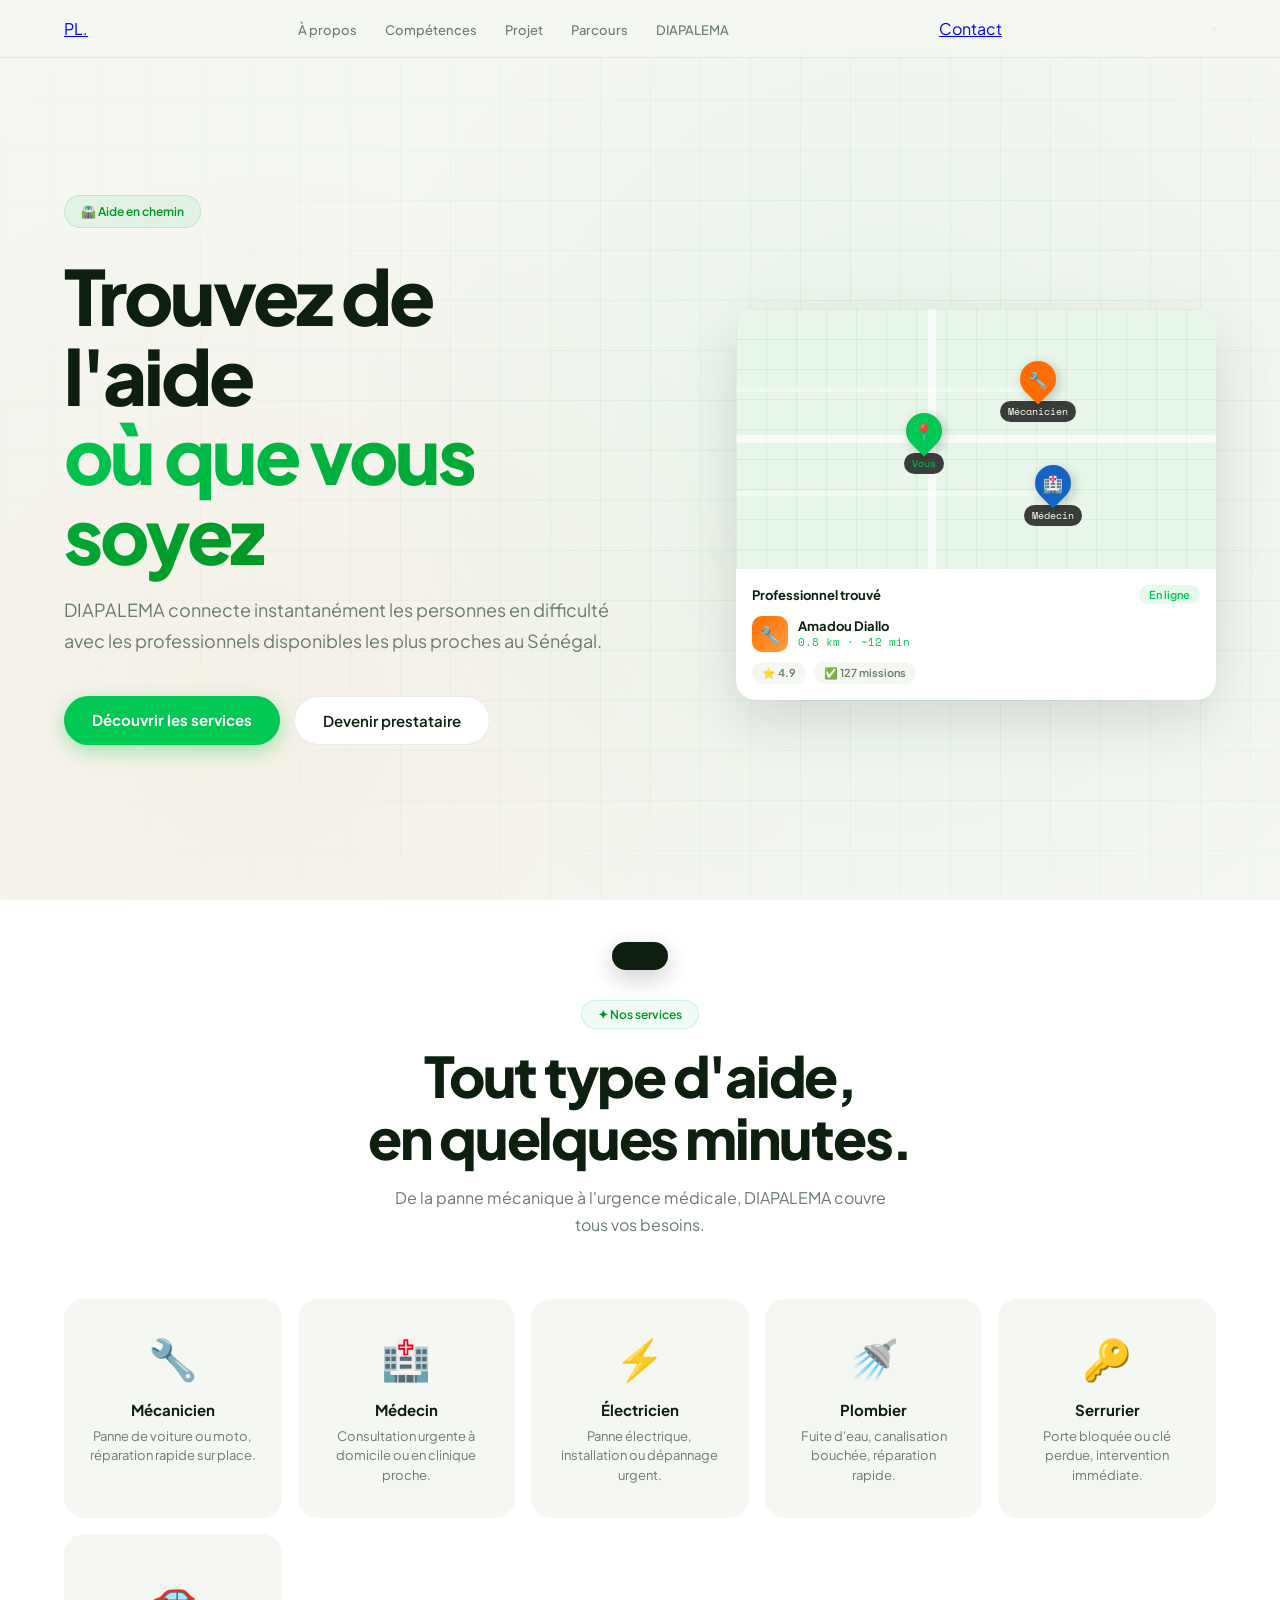
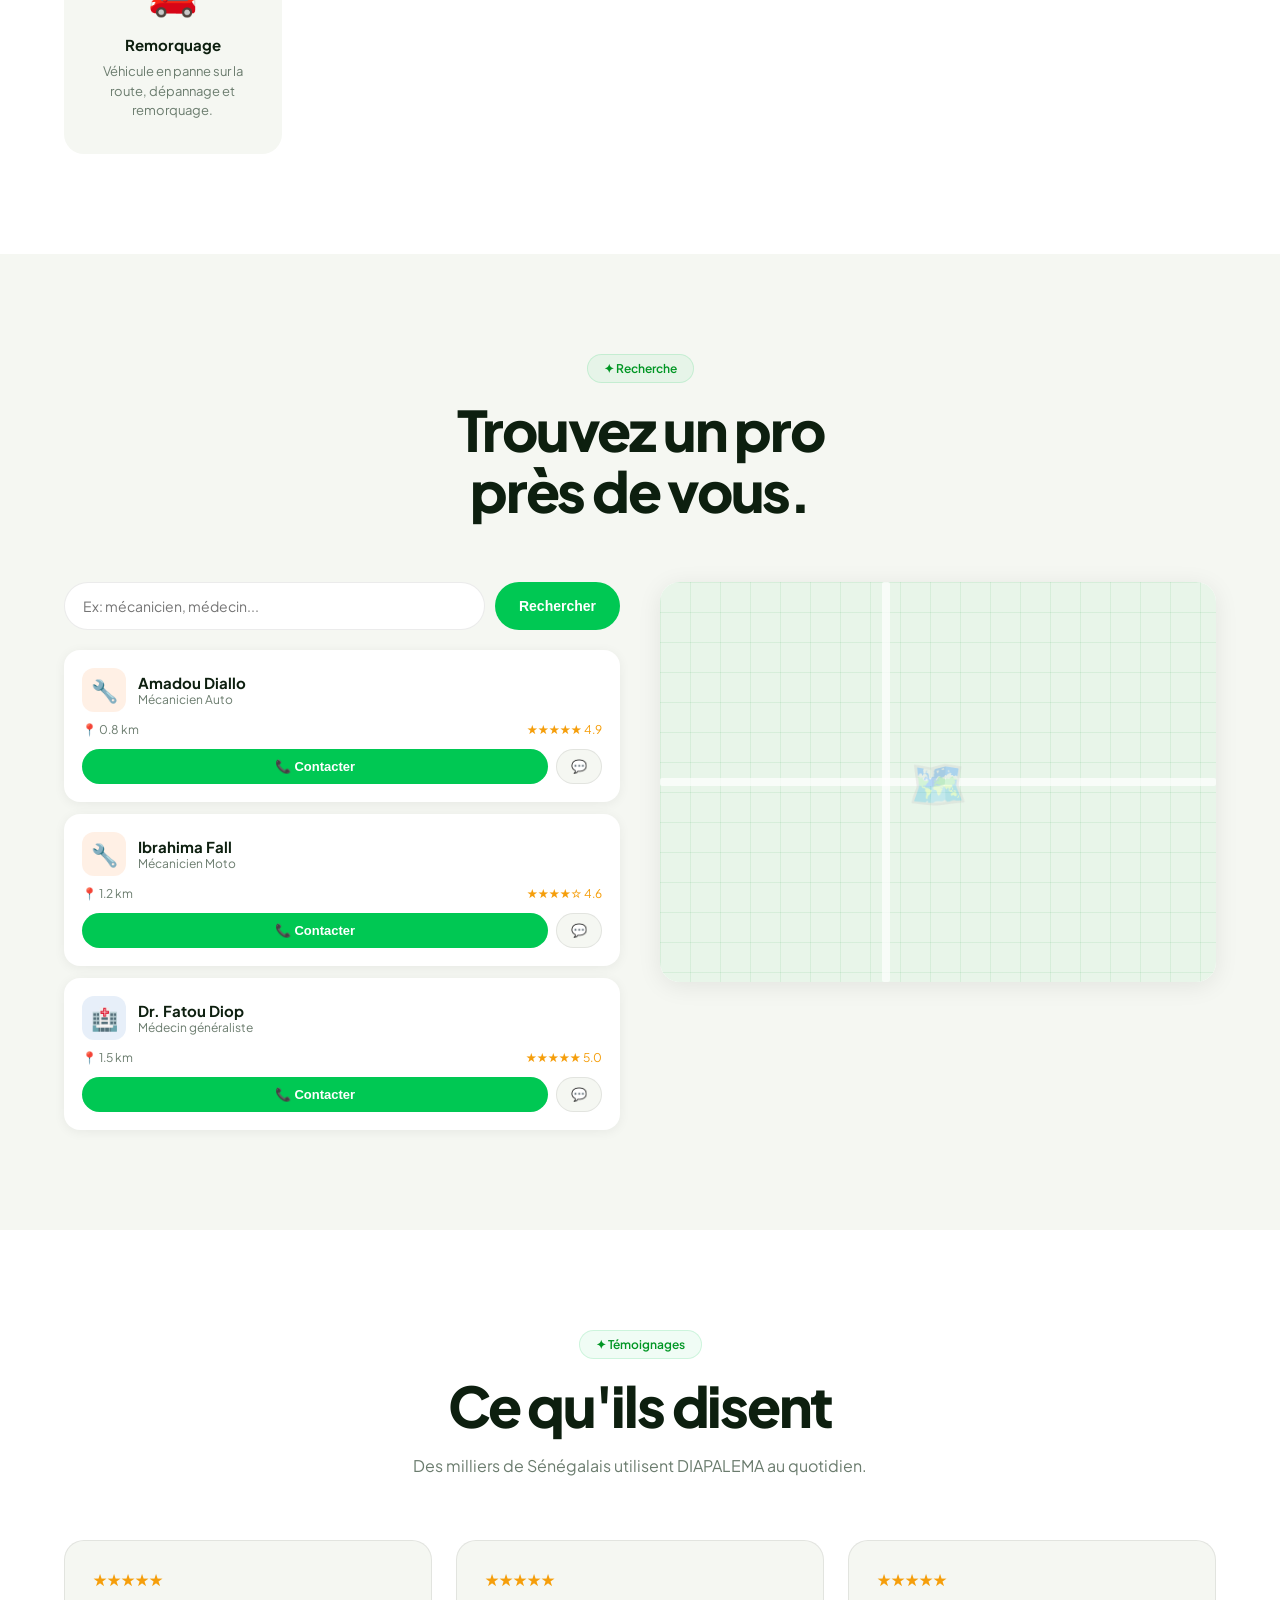
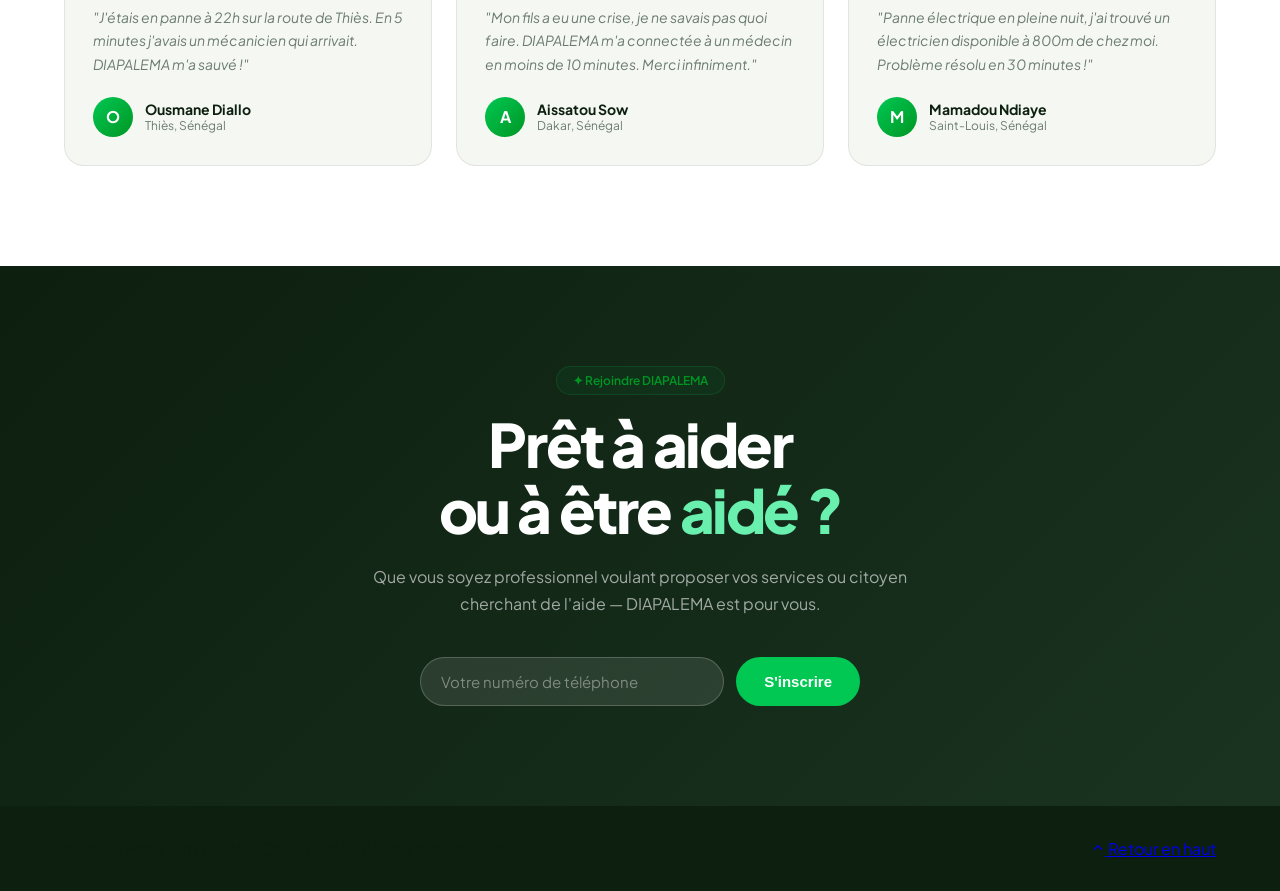
==== diapalema.html @ ab342fce "mise a jour" ====
<!doctype html>
<html lang="fr">
<head>
  <meta charset="UTF-8" />
  <meta name="viewport" content="width=device-width, initial-scale=1.0" />
  <title>DIAPALEMA — Aide en chemin</title>
  <link rel="preconnect" href="https://fonts.googleapis.com" />
  <link href="https://fonts.googleapis.com/css2?family=Plus+Jakarta+Sans:wght@300;400;500;600;700;800&family=Space+Mono:wght@400;700&display=swap" rel="stylesheet" />
  
  <link rel="stylesheet" href="css/diapalema.css" />
</head>
<body>

  
  <nav id="barre-navigation">
    <a href="index.html" class="logo-nav">PL<span>.</span></a>

    <ul class="liens-nav">
      <li><a href="index.html#a-propos">À propos</a></li>
      <li><a href="index.html#competences">Compétences</a></li>
      <li><a href="index.html#projet">Projet</a></li>
      <li><a href="index.html#parcours">Parcours</a></li>
      <li><a href="diapalema.html" class="actif">DIAPALEMA</a></li>
    </ul>

    <a href="index.html#contact" class="bouton-contact">Contact</a>

    
    <button class="hamburger" id="bouton-menu">
      <span></span>
      <span></span>
    </button>
  </nav>

  
  <section id="haut">
    <div class="fond-hero"></div>
    <div class="grille-carte"></div>

    <div class="contenu-hero">
      <div class="etiquette-hero">🛣️ Aide en chemin</div>

      <h1 class="titre-hero">
        Trouvez de l'aide<br />
        <span>où que vous soyez</span>
      </h1>

      <p class="sous-titre-hero">
        DIAPALEMA connecte instantanément les personnes en difficulté
        avec les professionnels disponibles les plus proches au Sénégal.
      </p>

      <div class="actions-hero">
        <a href="#services" class="bouton-principal">Découvrir les services</a>
        <a href="#appel-action" class="bouton-secondaire">Devenir prestataire</a>
      </div>
    </div>

    
    <div class="zone-carte">
      <div class="carte-flottante principale">
        <div class="fond-fausse-carte">
          <div class="grille-fausse-carte"></div>
          
          <div class="fausse-route h"></div>
          <div class="fausse-route v"></div>
          <div class="fausse-route h2"></div>
          <div class="fausse-route h3"></div>
          
          <div class="epingle" style="top:40%;left:35%">
            <div class="corps-epingle vert"><span>📍</span></div>
            <div class="bulle-epingle" style="color:#00c853">Vous</div>
          </div>
          <div class="epingle" style="top:20%;left:55%">
            <div class="corps-epingle orange"><span>🔧</span></div>
            <div class="bulle-epingle">Mécanicien</div>
          </div>
          <div class="epingle" style="top:60%;left:60%;animation-delay:1s">
            <div class="corps-epingle bleu"><span>🏥</span></div>
            <div class="bulle-epingle">Médecin</div>
          </div>
        </div>
        <div class="infos-carte">
          <div class="en-tete-carte">
            <div class="titre-carte">Professionnel trouvé</div>
            <div class="badge-vert">En ligne</div>
          </div>
          <div class="ligne-pro">
            <div class="avatar-pro">🔧</div>
            <div class="info-pro">
              <div class="nom">Amadou Diallo</div>
              <div class="distance">0.8 km · ~12 min</div>
            </div>
          </div>
          <div class="badges-stats">
            <div class="badge-stat">⭐ 4.9</div>
            <div class="badge-stat">✅ 127 missions</div>
          </div>
        </div>
      </div>
    </div>
  </section>

  
  <section id="services">
    <div class="en-tete-section">
      <div class="etiquette-section">✦ Nos services</div>
      <h2 class="titre-section apparition">Tout type d'aide,<br />en quelques minutes.</h2>
      <p class="sous-titre-section apparition">
        De la panne mécanique à l'urgence médicale, DIAPALEMA couvre tous vos besoins.
      </p>
    </div>

    <div class="grille-services">
      
      <div class="carte-service apparition" onclick="allerVersService('Mécanicien')">
        <div class="emoji-service">🔧</div>
        <div class="nom-service">Mécanicien</div>
        <div class="description-service">Panne de voiture ou moto, réparation rapide sur place.</div>
      </div>
      <div class="carte-service apparition" onclick="allerVersService('Médecin')">
        <div class="emoji-service">🏥</div>
        <div class="nom-service">Médecin</div>
        <div class="description-service">Consultation urgente à domicile ou en clinique proche.</div>
      </div>
      <div class="carte-service apparition" onclick="allerVersService('Électricien')">
        <div class="emoji-service">⚡</div>
        <div class="nom-service">Électricien</div>
        <div class="description-service">Panne électrique, installation ou dépannage urgent.</div>
      </div>
      <div class="carte-service apparition" onclick="allerVersService('Plombier')">
        <div class="emoji-service">🚿</div>
        <div class="nom-service">Plombier</div>
        <div class="description-service">Fuite d'eau, canalisation bouchée, réparation rapide.</div>
      </div>
      <div class="carte-service apparition" onclick="allerVersService('Serrurier')">
        <div class="emoji-service">🔑</div>
        <div class="nom-service">Serrurier</div>
        <div class="description-service">Porte bloquée ou clé perdue, intervention immédiate.</div>
      </div>
      <div class="carte-service apparition" onclick="allerVersService('Remorqueur')">
        <div class="emoji-service">🚗</div>
        <div class="nom-service">Remorquage</div>
        <div class="description-service">Véhicule en panne sur la route, dépannage et remorquage.</div>
      </div>
    </div>
  </section>

  
  <section id="carte-recherche">
    <div class="en-tete-section">
      <div class="etiquette-section">✦ Recherche</div>
      <h2 class="titre-section apparition">Trouvez un pro<br />près de vous.</h2>
    </div>

    <div class="contenu-carte-recherche">

      
      <div>
        <div class="barre-recherche">
          <input type="text" class="champ-recherche" placeholder="Ex: mécanicien, médecin..." />
          <button class="bouton-rechercher" onclick="afficherNotification('🔍 Recherche en cours...')">
            Rechercher
          </button>
        </div>

        <div class="liste-resultats">

          
          <div class="carte-resultat" onclick="ouvrirModal('Amadou Diallo', 'Mécanicien Auto', '🔧', '0.8 km', '~12 min')">
            <div class="haut-resultat">
              <div class="avatar-resultat" style="background:rgba(255,109,0,0.1)">🔧</div>
              <div>
                <div class="nom-resultat">Amadou Diallo</div>
                <div class="metier-resultat">Mécanicien Auto</div>
              </div>
            </div>
            <div class="meta-resultat">
              <div class="distance-resultat">📍 0.8 km</div>
              <div class="etoiles">★★★★★ 4.9</div>
            </div>
            <div class="actions-resultat">
              <button class="bouton-appeler" onclick="event.stopPropagation(); ouvrirModal('Amadou Diallo','Mécanicien Auto','🔧','0.8 km','~12 min')">
                📞 Contacter
              </button>
              <button class="bouton-message">💬</button>
            </div>
          </div>

          
          <div class="carte-resultat" onclick="ouvrirModal('Ibrahima Fall', 'Mécanicien Moto', '🔧', '1.2 km', '~18 min')">
            <div class="haut-resultat">
              <div class="avatar-resultat" style="background:rgba(255,109,0,0.1)">🔧</div>
              <div>
                <div class="nom-resultat">Ibrahima Fall</div>
                <div class="metier-resultat">Mécanicien Moto</div>
              </div>
            </div>
            <div class="meta-resultat">
              <div class="distance-resultat">📍 1.2 km</div>
              <div class="etoiles">★★★★☆ 4.6</div>
            </div>
            <div class="actions-resultat">
              <button class="bouton-appeler" onclick="event.stopPropagation(); ouvrirModal('Ibrahima Fall','Mécanicien Moto','🔧','1.2 km','~18 min')">
                📞 Contacter
              </button>
              <button class="bouton-message">💬</button>
            </div>
          </div>

          
          <div class="carte-resultat" onclick="ouvrirModal('Dr. Fatou Diop', 'Médecin généraliste', '🏥', '1.5 km', '~20 min')">
            <div class="haut-resultat">
              <div class="avatar-resultat" style="background:rgba(21,101,192,0.1)">🏥</div>
              <div>
                <div class="nom-resultat">Dr. Fatou Diop</div>
                <div class="metier-resultat">Médecin généraliste</div>
              </div>
            </div>
            <div class="meta-resultat">
              <div class="distance-resultat">📍 1.5 km</div>
              <div class="etoiles">★★★★★ 5.0</div>
            </div>
            <div class="actions-resultat">
              <button class="bouton-appeler" onclick="event.stopPropagation(); ouvrirModal('Dr. Fatou Diop','Médecin généraliste','🏥','1.5 km','~20 min')">
                📞 Contacter
              </button>
              <button class="bouton-message">💬</button>
            </div>
          </div>

        </div>
      </div>

      
      <div class="zone-carte-visuelle">
        <div class="fond-carte-visuelle">
          <div class="grille-fausse-carte"></div>
          <div class="fausse-route h"></div>
          <div class="fausse-route v"></div>
          <div class="texte-carte-centre">🗺️</div>
        </div>
      </div>

    </div>
  </section>

  
  <section id="temoignages">
    <div class="en-tete-section">
      <div class="etiquette-section">✦ Témoignages</div>
      <h2 class="titre-section apparition">Ce qu'ils disent</h2>
      <p class="sous-titre-section apparition">
        Des milliers de Sénégalais utilisent DIAPALEMA au quotidien.
      </p>
    </div>

    <div class="grille-temoignages">
      <div class="carte-temoignage apparition">
        <div class="etoiles-temoignage">★★★★★</div>
        <p class="texte-temoignage">
          "J'étais en panne à 22h sur la route de Thiès. En 5 minutes j'avais
          un mécanicien qui arrivait. DIAPALEMA m'a sauvé !"
        </p>
        <div class="auteur-temoignage">
          <div class="avatar-temoignage">O</div>
          <div>
            <div class="nom-auteur">Ousmane Diallo</div>
            <div class="ville-auteur">Thiès, Sénégal</div>
          </div>
        </div>
      </div>

      <div class="carte-temoignage apparition" style="transition-delay:0.15s">
        <div class="etoiles-temoignage">★★★★★</div>
        <p class="texte-temoignage">
          "Mon fils a eu une crise, je ne savais pas quoi faire. DIAPALEMA m'a
          connectée à un médecin en moins de 10 minutes. Merci infiniment."
        </p>
        <div class="auteur-temoignage">
          <div class="avatar-temoignage">A</div>
          <div>
            <div class="nom-auteur">Aissatou Sow</div>
            <div class="ville-auteur">Dakar, Sénégal</div>
          </div>
        </div>
      </div>

      <div class="carte-temoignage apparition" style="transition-delay:0.3s">
        <div class="etoiles-temoignage">★★★★★</div>
        <p class="texte-temoignage">
          "Panne électrique en pleine nuit, j'ai trouvé un électricien
          disponible à 800m de chez moi. Problème résolu en 30 minutes !"
        </p>
        <div class="auteur-temoignage">
          <div class="avatar-temoignage">M</div>
          <div>
            <div class="nom-auteur">Mamadou Ndiaye</div>
            <div class="ville-auteur">Saint-Louis, Sénégal</div>
          </div>
        </div>
      </div>
    </div>
  </section>

  
  <section id="appel-action">
    <div class="contenu-cta">
      <div class="etiquette-section" style="justify-content:center; margin-bottom:16px">
        ✦ Rejoindre DIAPALEMA
      </div>
      <h2 class="titre-cta apparition">
        Prêt à aider<br />ou à être <span>aidé ?</span>
      </h2>

      <p class="sous-titre-cta apparition">
        Que vous soyez professionnel voulant proposer vos services ou citoyen
        cherchant de l'aide — DIAPALEMA est pour vous.
      </p>
      <div class="formulaire-inscription apparition">
        <input type="tel" id="champ-telephone" class="champ-telephone" placeholder="Votre numéro de téléphone" />
        <button class="bouton-inscription" id="bouton-inscription">S'inscrire</button>
      </div>
    </div>
  </section>

  
  <footer id="pied-page">
    <p class="copyright">
      © 2025 Pape Latyr <span>SENE</span>. Conçu &amp; développé avec passion.
    </p>
    <a href="#haut" class="retour-haut">
      <svg width="14" height="14" fill="none" viewBox="0 0 24 24" stroke="currentColor" stroke-width="2">
        <path d="M5 15l7-7 7 7" />
      </svg>
      Retour en haut
    </a>
  </footer>

  
  <div id="modal">
    <div class="contenu-modal">
      <button class="bouton-fermer-modal" onclick="fermerModal()">✕</button>
      <h3 id="modal-titre" style="font-size:18px; font-weight:700; margin-bottom:20px; color:#0d1f0f">Contacter</h3>
      <div class="profil-modal">
        <div class="avatar-modal" id="modal-avatar">🔧</div>
        <div>
          <div class="nom-modal" id="modal-nom">Nom</div>
          <div class="metier-modal" id="modal-metier">Métier</div>
        </div>
      </div>
      <div class="infos-modal">
        <div class="info-modal-item">
          <div class="info-modal-label">Distance</div>
          <div class="info-modal-valeur" id="modal-distance">—</div>
        </div>
        <div class="info-modal-item">
          <div class="info-modal-label">Arrivée estimée</div>
          <div class="info-modal-valeur" id="modal-temps">—</div>
        </div>
      </div>
      <div class="actions-modal">
        <button class="bouton-appeler-modal" onclick="appelerPro()">📞 Appeler maintenant</button>
        <button class="bouton-message-modal" onclick="fermerModal(); afficherNotification('💬 Message envoyé !')">💬 Message</button>
      </div>
    </div>
  </div>

  
  <div id="notification"></div>

  
  <script src="js/diapalema.js"></script>

</body>
</html>
---- css/diapalema.css ----
:root {
  --vert: #00c853;
  --vert-fonce: #009624;
  --vert-clair: #69f0ae;
  --orange: #ff6d00;
  --orange-clair: #ff9e40;
  --fond: #f5f7f2;
  --blanc: #ffffff;
  --sombre: #0d1f0f;
  --sombre2: #1a3320;
  --discret: #6b7c6e;
  --bordure: rgba(0, 0, 0, 0.08);
  --police: "Plus Jakarta Sans", sans-serif;
  --mono: "Space Mono", monospace;
  --transition: cubic-bezier(0.16, 1, 0.3, 1);
}


*, *::before, *::after {
  margin: 0;
  padding: 0;
  box-sizing: border-box;
}

html { scroll-behavior: smooth; }

body {
  background: var(--fond);
  color: var(--sombre);
  font-family: var(--police);
  overflow-x: hidden;
}


nav {
  position: fixed;
  top: 0;
  left: 0;
  right: 0;
  z-index: 100;
  padding: 18px 5vw;
  display: flex;
  align-items: center;
  justify-content: space-between;
  background: rgba(245, 247, 242, 0.85);
  backdrop-filter: blur(16px);
  border-bottom: 1px solid var(--bordure);
}

.logo-marque {
  display: flex;
  align-items: center;
  gap: 10px;
  text-decoration: none;
}

.icone-logo {
  width: 38px;
  height: 38px;
  background: linear-gradient(135deg, var(--vert), var(--vert-fonce));
  border-radius: 10px;
  display: flex;
  align-items: center;
  justify-content: center;
  font-size: 18px;
  box-shadow: 0 4px 14px rgba(0, 200, 83, 0.35);
}

.texte-logo {
  font-size: 17px;
  font-weight: 800;
  color: var(--sombre);
  letter-spacing: -0.02em;
}

.texte-logo span { color: var(--vert); }

.liens-nav {
  display: flex;
  gap: 28px;
  list-style: none;
}

.liens-nav a {
  font-size: 13px;
  font-weight: 500;
  color: var(--discret);
  text-decoration: none;
  transition: color 0.2s;
}

.liens-nav a:hover { color: var(--sombre); }

.bouton-nav {
  background: var(--vert);
  color: #fff;
  padding: 10px 22px;
  border-radius: 99px;
  font-size: 13px;
  font-weight: 700;
  text-decoration: none;
  transition: all 0.3s;
  box-shadow: 0 4px 14px rgba(0, 200, 83, 0.3);
}

.bouton-nav:hover {
  transform: translateY(-2px);
  box-shadow: 0 8px 20px rgba(0, 200, 83, 0.4);
}

.hamburger-mobile {
  display: none;
  font-size: 22px;
  cursor: pointer;
  color: var(--sombre);
  background: none;
  border: none;
}


#haut {
  min-height: 100vh;
  display: flex;
  align-items: center;
  padding: 100px 5vw 60px;
  position: relative;
  overflow: hidden;
}

.fond-hero {
  position: absolute;
  inset: 0;
  background:
    radial-gradient(circle at 70% 50%, rgba(0, 200, 83, 0.06) 0%, transparent 55%),
    radial-gradient(circle at 20% 80%, rgba(255, 109, 0, 0.05) 0%, transparent 45%);
}


.grille-carte {
  position: absolute;
  inset: 0;
  background-image:
    linear-gradient(rgba(0, 150, 36, 0.06) 1px, transparent 1px),
    linear-gradient(90deg, rgba(0, 150, 36, 0.06) 1px, transparent 1px);
  background-size: 50px 50px;
  mask-image: radial-gradient(ellipse 80% 80% at 70% 50%, black 30%, transparent 100%);
}

.contenu-hero {
  position: relative;
  z-index: 2;
  max-width: 560px;
}

.etiquette-hero {
  display: inline-flex;
  align-items: center;
  gap: 8px;
  background: rgba(0, 200, 83, 0.08);
  border: 1px solid rgba(0, 200, 83, 0.2);
  padding: 8px 16px;
  border-radius: 99px;
  font-size: 12px;
  font-weight: 600;
  color: var(--vert-fonce);
  margin-bottom: 28px;
}

.titre-hero {
  font-size: clamp(40px, 6vw, 76px);
  font-weight: 800;
  letter-spacing: -0.04em;
  line-height: 1.05;
  margin-bottom: 20px;
  color: var(--sombre);
}

.titre-hero span {
  background: linear-gradient(135deg, var(--vert), var(--vert-fonce));
  -webkit-background-clip: text;
  -webkit-text-fill-color: transparent;
  background-clip: text;
}

.sous-titre-hero {
  font-size: clamp(15px, 1.8vw, 18px);
  color: var(--discret);
  line-height: 1.7;
  margin-bottom: 40px;
}

.actions-hero {
  display: flex;
  gap: 14px;
  flex-wrap: wrap;
}

.bouton-principal {
  background: var(--vert);
  color: #fff;
  padding: 14px 28px;
  border-radius: 99px;
  font-size: 15px;
  font-weight: 700;
  text-decoration: none;
  transition: all 0.3s;
  box-shadow: 0 6px 20px rgba(0, 200, 83, 0.35);
}

.bouton-principal:hover {
  transform: translateY(-3px);
  box-shadow: 0 10px 28px rgba(0, 200, 83, 0.45);
}

.bouton-secondaire {
  background: var(--blanc);
  color: var(--sombre);
  padding: 14px 28px;
  border-radius: 99px;
  font-size: 15px;
  font-weight: 600;
  text-decoration: none;
  border: 1px solid var(--bordure);
  transition: all 0.3s;
}

.bouton-secondaire:hover {
  border-color: var(--vert);
  color: var(--vert);
}


.zone-carte {
  position: absolute;
  right: 5%;
  top: 50%;
  transform: translateY(-50%);
  width: min(480px, 45vw);
  height: 500px;
}

.carte-flottante {
  position: absolute;
  background: var(--blanc);
  border-radius: 16px;
  box-shadow: 0 20px 60px rgba(0, 0, 0, 0.12);
  overflow: hidden;
  animation: flottement 6s ease-in-out infinite;
}

.carte-flottante.principale {
  width: 100%;
  bottom: 0;
  right: 0;
  border-radius: 20px;
}

.carte-flottante.mini {
  width: 200px;
  top: 20px;
  right: 20px;
  animation-delay: -2s;
}


.fond-fausse-carte {
  width: 100%;
  background: #e8f5e9;
  height: 260px;
  position: relative;
  overflow: hidden;
}

.grille-fausse-carte {
  position: absolute;
  inset: 0;
  background-image:
    linear-gradient(rgba(0, 150, 36, 0.08) 1px, transparent 1px),
    linear-gradient(90deg, rgba(0, 150, 36, 0.08) 1px, transparent 1px);
  background-size: 30px 30px;
}


.fausse-route {
  position: absolute;
  background: rgba(255, 255, 255, 0.7);
  border-radius: 2px;
}
.fausse-route.h { height: 8px; width: 100%; top: 50%; transform: translateY(-50%); }
.fausse-route.v { width: 8px; height: 100%; left: 40%; }
.fausse-route.h2 { height: 5px; width: 60%; top: 30%; opacity: 0.5; }
.fausse-route.h3 { height: 5px; width: 70%; top: 70%; opacity: 0.5; }


.epingle {
  position: absolute;
  display: flex;
  flex-direction: column;
  align-items: center;
  animation: rebond-epingle 2s ease-in-out infinite;
}

.corps-epingle {
  width: 36px;
  height: 36px;
  border-radius: 50% 50% 50% 0;
  display: flex;
  align-items: center;
  justify-content: center;
  font-size: 16px;
  transform: rotate(-45deg);
  box-shadow: 0 4px 12px rgba(0, 0, 0, 0.2);
}

.corps-epingle span { transform: rotate(45deg); }
.corps-epingle.vert { background: var(--vert); }
.corps-epingle.orange { background: var(--orange); }
.corps-epingle.bleu { background: #1565c0; }

.bulle-epingle {
  background: rgba(0, 0, 0, 0.75);
  color: #fff;
  padding: 3px 8px;
  border-radius: 99px;
  font-size: 10px;
  font-family: var(--mono);
  margin-top: 4px;
  white-space: nowrap;
}


.infos-carte {
  padding: 16px;
}

.en-tete-carte {
  display: flex;
  align-items: center;
  justify-content: space-between;
  margin-bottom: 12px;
}

.titre-carte {
  font-size: 13px;
  font-weight: 700;
  color: var(--sombre);
}

.badge-vert {
  background: rgba(0, 200, 83, 0.1);
  color: var(--vert);
  padding: 3px 10px;
  border-radius: 99px;
  font-size: 11px;
  font-weight: 600;
}

.ligne-pro {
  display: flex;
  align-items: center;
  gap: 10px;
}

.avatar-pro {
  width: 36px;
  height: 36px;
  border-radius: 10px;
  background: linear-gradient(135deg, var(--orange), var(--orange-clair));
  display: flex;
  align-items: center;
  justify-content: center;
  font-size: 18px;
}

.info-pro .nom { font-size: 13px; font-weight: 700; color: var(--sombre); }
.info-pro .distance { font-size: 11px; color: var(--vert); font-family: var(--mono); }


.badges-stats {
  display: flex;
  gap: 8px;
  margin-top: 10px;
}

.badge-stat {
  display: flex;
  align-items: center;
  gap: 4px;
  background: var(--fond);
  padding: 4px 10px;
  border-radius: 99px;
  font-size: 11px;
  font-weight: 600;
  color: var(--discret);
}


section {
  padding: 100px 5vw;
  position: relative;
}

.en-tete-section {
  text-align: center;
  margin-bottom: 60px;
}

.etiquette-section {
  display: inline-flex;
  align-items: center;
  gap: 8px;
  background: rgba(0, 200, 83, 0.06);
  border: 1px solid rgba(0, 200, 83, 0.15);
  padding: 6px 16px;
  border-radius: 99px;
  font-size: 12px;
  font-weight: 600;
  color: var(--vert-fonce);
  margin-bottom: 16px;
}

.titre-section {
  font-size: clamp(32px, 5vw, 56px);
  font-weight: 800;
  letter-spacing: -0.04em;
  line-height: 1.1;
  color: var(--sombre);
  margin-bottom: 16px;
}

.sous-titre-section {
  font-size: 16px;
  color: var(--discret);
  max-width: 500px;
  margin: 0 auto;
  line-height: 1.7;
}


.apparition {
  opacity: 0;
  transform: translateY(30px);
  transition: opacity 0.8s var(--transition), transform 0.8s var(--transition);
}

.apparition.visible {
  opacity: 1;
  transform: none;
}


#services {
  background: var(--blanc);
}

.grille-services {
  display: grid;
  grid-template-columns: repeat(auto-fit, minmax(200px, 1fr));
  gap: 16px;
}

.carte-service {
  background: var(--fond);
  border-radius: 20px;
  padding: 32px 24px;
  text-align: center;
  cursor: pointer;
  transition: all 0.3s var(--transition);
  border: 1px solid transparent;
}

.carte-service:hover {
  transform: translateY(-6px);
  border-color: var(--vert);
  box-shadow: 0 16px 40px rgba(0, 200, 83, 0.12);
  background: var(--blanc);
}

.emoji-service {
  font-size: 40px;
  margin-bottom: 16px;
}

.nom-service {
  font-size: 15px;
  font-weight: 700;
  color: var(--sombre);
  margin-bottom: 8px;
}

.description-service {
  font-size: 13px;
  color: var(--discret);
  line-height: 1.5;
}


#carte-recherche {
  background: var(--fond);
}

.contenu-carte-recherche {
  display: grid;
  grid-template-columns: 1fr 1fr;
  gap: 40px;
  align-items: start;
}


.barre-recherche {
  display: flex;
  gap: 10px;
  margin-bottom: 20px;
}

.champ-recherche {
  flex: 1;
  padding: 14px 18px;
  border: 1px solid var(--bordure);
  border-radius: 99px;
  font-family: var(--police);
  font-size: 14px;
  outline: none;
  background: var(--blanc);
  transition: border-color 0.3s;
}

.champ-recherche:focus { border-color: var(--vert); }

.bouton-rechercher {
  background: var(--vert);
  color: #fff;
  border: none;
  border-radius: 99px;
  padding: 14px 24px;
  font-size: 14px;
  font-weight: 700;
  cursor: pointer;
  transition: all 0.3s;
}

.bouton-rechercher:hover {
  background: var(--vert-fonce);
  transform: translateY(-2px);
}


.liste-resultats {
  display: flex;
  flex-direction: column;
  gap: 12px;
}

.carte-resultat {
  background: var(--blanc);
  border-radius: 16px;
  padding: 16px;
  cursor: pointer;
  transition: all 0.3s;
  border: 2px solid transparent;
  box-shadow: 0 2px 12px rgba(0, 0, 0, 0.06);
}

.carte-resultat:hover,
.carte-resultat.actif {
  border-color: var(--vert);
  box-shadow: 0 8px 24px rgba(0, 200, 83, 0.12);
}

.haut-resultat {
  display: flex;
  align-items: center;
  gap: 12px;
  margin-bottom: 10px;
}

.avatar-resultat {
  width: 44px;
  height: 44px;
  border-radius: 12px;
  display: flex;
  align-items: center;
  justify-content: center;
  font-size: 22px;
}

.nom-resultat { font-size: 15px; font-weight: 700; color: var(--sombre); }
.metier-resultat { font-size: 12px; color: var(--discret); }

.meta-resultat {
  display: flex;
  align-items: center;
  justify-content: space-between;
  margin-bottom: 12px;
}

.distance-resultat { font-size: 12px; color: var(--discret); }

.etoiles { font-size: 12px; color: #f59e0b; }

.actions-resultat { display: flex; gap: 8px; }

.bouton-appeler {
  flex: 1;
  background: var(--vert);
  color: #fff;
  border: none;
  border-radius: 99px;
  padding: 9px 16px;
  font-size: 13px;
  font-weight: 600;
  cursor: pointer;
  transition: all 0.3s;
}

.bouton-appeler:hover { background: var(--vert-fonce); }

.bouton-message {
  background: var(--fond);
  border: 1px solid var(--bordure);
  border-radius: 99px;
  padding: 9px 14px;
  font-size: 13px;
  cursor: pointer;
  transition: all 0.3s;
}

.bouton-message:hover { border-color: var(--vert); }


.zone-carte-visuelle {
  background: var(--blanc);
  border-radius: 20px;
  overflow: hidden;
  box-shadow: 0 4px 24px rgba(0, 0, 0, 0.08);
  position: sticky;
  top: 100px;
}

.fond-carte-visuelle {
  height: 400px;
  background: #e8f5e9;
  position: relative;
  overflow: hidden;
}

.texte-carte-centre {
  position: absolute;
  inset: 0;
  display: flex;
  align-items: center;
  justify-content: center;
  font-size: 48px;
  opacity: 0.3;
}


#temoignages {
  background: var(--blanc);
}

.grille-temoignages {
  display: grid;
  grid-template-columns: repeat(auto-fit, minmax(280px, 1fr));
  gap: 24px;
}

.carte-temoignage {
  background: var(--fond);
  border-radius: 20px;
  padding: 28px;
  border: 1px solid var(--bordure);
  transition: all 0.3s;
}

.carte-temoignage:hover {
  transform: translateY(-4px);
  box-shadow: 0 12px 32px rgba(0, 0, 0, 0.08);
}

.etoiles-temoignage { color: #f59e0b; font-size: 16px; margin-bottom: 16px; }

.texte-temoignage {
  font-size: 14px;
  color: var(--discret);
  line-height: 1.7;
  margin-bottom: 20px;
  font-style: italic;
}

.auteur-temoignage { display: flex; align-items: center; gap: 12px; }

.avatar-temoignage {
  width: 40px;
  height: 40px;
  border-radius: 50%;
  background: linear-gradient(135deg, var(--vert), var(--vert-fonce));
  display: flex;
  align-items: center;
  justify-content: center;
  font-weight: 700;
  color: #fff;
  font-size: 16px;
}

.nom-auteur { font-size: 14px; font-weight: 700; color: var(--sombre); }
.ville-auteur { font-size: 12px; color: var(--discret); }


#appel-action {
  background: linear-gradient(135deg, var(--sombre) 0%, var(--sombre2) 100%);
  text-align: center;
}

.contenu-cta {
  max-width: 600px;
  margin: 0 auto;
}

.titre-cta {
  font-size: clamp(36px, 5vw, 60px);
  font-weight: 800;
  letter-spacing: -0.04em;
  color: #fff;
  line-height: 1.1;
  margin-bottom: 20px;
}

.titre-cta span { color: var(--vert-clair); }

.sous-titre-cta {
  font-size: 16px;
  color: rgba(255, 255, 255, 0.6);
  line-height: 1.7;
  margin-bottom: 40px;
}

.formulaire-inscription {
  display: flex;
  gap: 12px;
  max-width: 440px;
  margin: 0 auto;
}

.champ-telephone {
  flex: 1;
  padding: 14px 20px;
  border-radius: 99px;
  border: none;
  font-family: var(--police);
  font-size: 15px;
  outline: none;
  background: rgba(255, 255, 255, 0.1);
  color: #fff;
  border: 1px solid rgba(255, 255, 255, 0.2);
}

.champ-telephone::placeholder { color: rgba(255, 255, 255, 0.4); }
.champ-telephone:focus { border-color: var(--vert-clair); }

.bouton-inscription {
  background: var(--vert);
  color: #fff;
  border: none;
  border-radius: 99px;
  padding: 14px 28px;
  font-size: 15px;
  font-weight: 700;
  cursor: pointer;
  transition: all 0.3s;
  white-space: nowrap;
}

.bouton-inscription:hover {
  background: var(--vert-clair);
  color: var(--sombre);
  transform: translateY(-2px);
}


#modal {
  position: fixed;
  inset: 0;
  background: rgba(0, 0, 0, 0.5);
  z-index: 1000;
  display: flex;
  align-items: center;
  justify-content: center;
  opacity: 0;
  visibility: hidden;
  transition: all 0.3s;
  backdrop-filter: blur(4px);
}

#modal.ouvert {
  opacity: 1;
  visibility: visible;
}

.contenu-modal {
  background: var(--blanc);
  border-radius: 24px;
  padding: 32px;
  width: min(440px, 90vw);
  position: relative;
  box-shadow: 0 40px 80px rgba(0, 0, 0, 0.2);
}

.bouton-fermer-modal {
  position: absolute;
  top: 16px;
  right: 16px;
  background: var(--fond);
  border: none;
  border-radius: 50%;
  width: 32px;
  height: 32px;
  cursor: pointer;
  font-size: 16px;
  display: flex;
  align-items: center;
  justify-content: center;
}

.profil-modal {
  display: flex;
  align-items: center;
  gap: 16px;
  margin-bottom: 20px;
}

.avatar-modal {
  width: 56px;
  height: 56px;
  border-radius: 16px;
  background: var(--fond);
  display: flex;
  align-items: center;
  justify-content: center;
  font-size: 28px;
}

.nom-modal { font-size: 18px; font-weight: 700; color: var(--sombre); }
.metier-modal { font-size: 13px; color: var(--discret); }

.infos-modal {
  display: flex;
  gap: 12px;
  margin-bottom: 24px;
}

.info-modal-item {
  flex: 1;
  background: var(--fond);
  border-radius: 12px;
  padding: 12px;
  text-align: center;
}

.info-modal-label { font-size: 11px; color: var(--discret); margin-bottom: 4px; }
.info-modal-valeur { font-size: 14px; font-weight: 700; color: var(--sombre); }

.actions-modal { display: flex; gap: 10px; }

.bouton-appeler-modal {
  flex: 1;
  background: var(--vert);
  color: #fff;
  border: none;
  border-radius: 99px;
  padding: 14px;
  font-size: 15px;
  font-weight: 700;
  cursor: pointer;
  transition: all 0.3s;
}

.bouton-appeler-modal:hover { background: var(--vert-fonce); }

.bouton-message-modal {
  background: var(--fond);
  border: 1px solid var(--bordure);
  border-radius: 99px;
  padding: 14px 20px;
  font-size: 15px;
  cursor: pointer;
  transition: all 0.3s;
}


#notification {
  position: fixed;
  bottom: 30px;
  left: 50%;
  transform: translateX(-50%) translateY(100px);
  background: var(--sombre);
  color: #fff;
  padding: 14px 28px;
  border-radius: 99px;
  font-size: 14px;
  font-weight: 600;
  z-index: 2000;
  transition: transform 0.4s var(--transition);
  box-shadow: 0 8px 24px rgba(0, 0, 0, 0.2);
}

#notification.affiche {
  transform: translateX(-50%) translateY(0);
}


#pied-page {
  background: var(--sombre);
  padding: 32px 5vw;
  display: flex;
  align-items: center;
  justify-content: space-between;
  flex-wrap: wrap;
  gap: 16px;
}

.marque-pied { font-size: 16px; font-weight: 700; color: #fff; }

.liens-pied { display: flex; gap: 24px; flex-wrap: wrap; }
.liens-pied a {
  font-size: 13px;
  color: rgba(255, 255, 255, 0.5);
  text-decoration: none;
  transition: color 0.2s;
}
.liens-pied a:hover { color: #fff; }

.copyright-pied { font-size: 12px; color: rgba(255, 255, 255, 0.4); }


@keyframes flottement {
  0%, 100% { transform: translateY(0); }
  50% { transform: translateY(-10px); }
}

@keyframes rebond-epingle {
  0%, 100% { transform: translateY(0); }
  50% { transform: translateY(-8px); }
}


@media (max-width: 1024px) {
  .zone-carte { display: none; }
  .contenu-carte-recherche { grid-template-columns: 1fr; }
}

@media (max-width: 768px) {
  .liens-nav, .bouton-nav { display: none; }
  .hamburger-mobile { display: block; }
  section { padding: 80px 5vw; }
  .formulaire-inscription { flex-direction: column; }
  .actions-modal { flex-direction: column; }
}
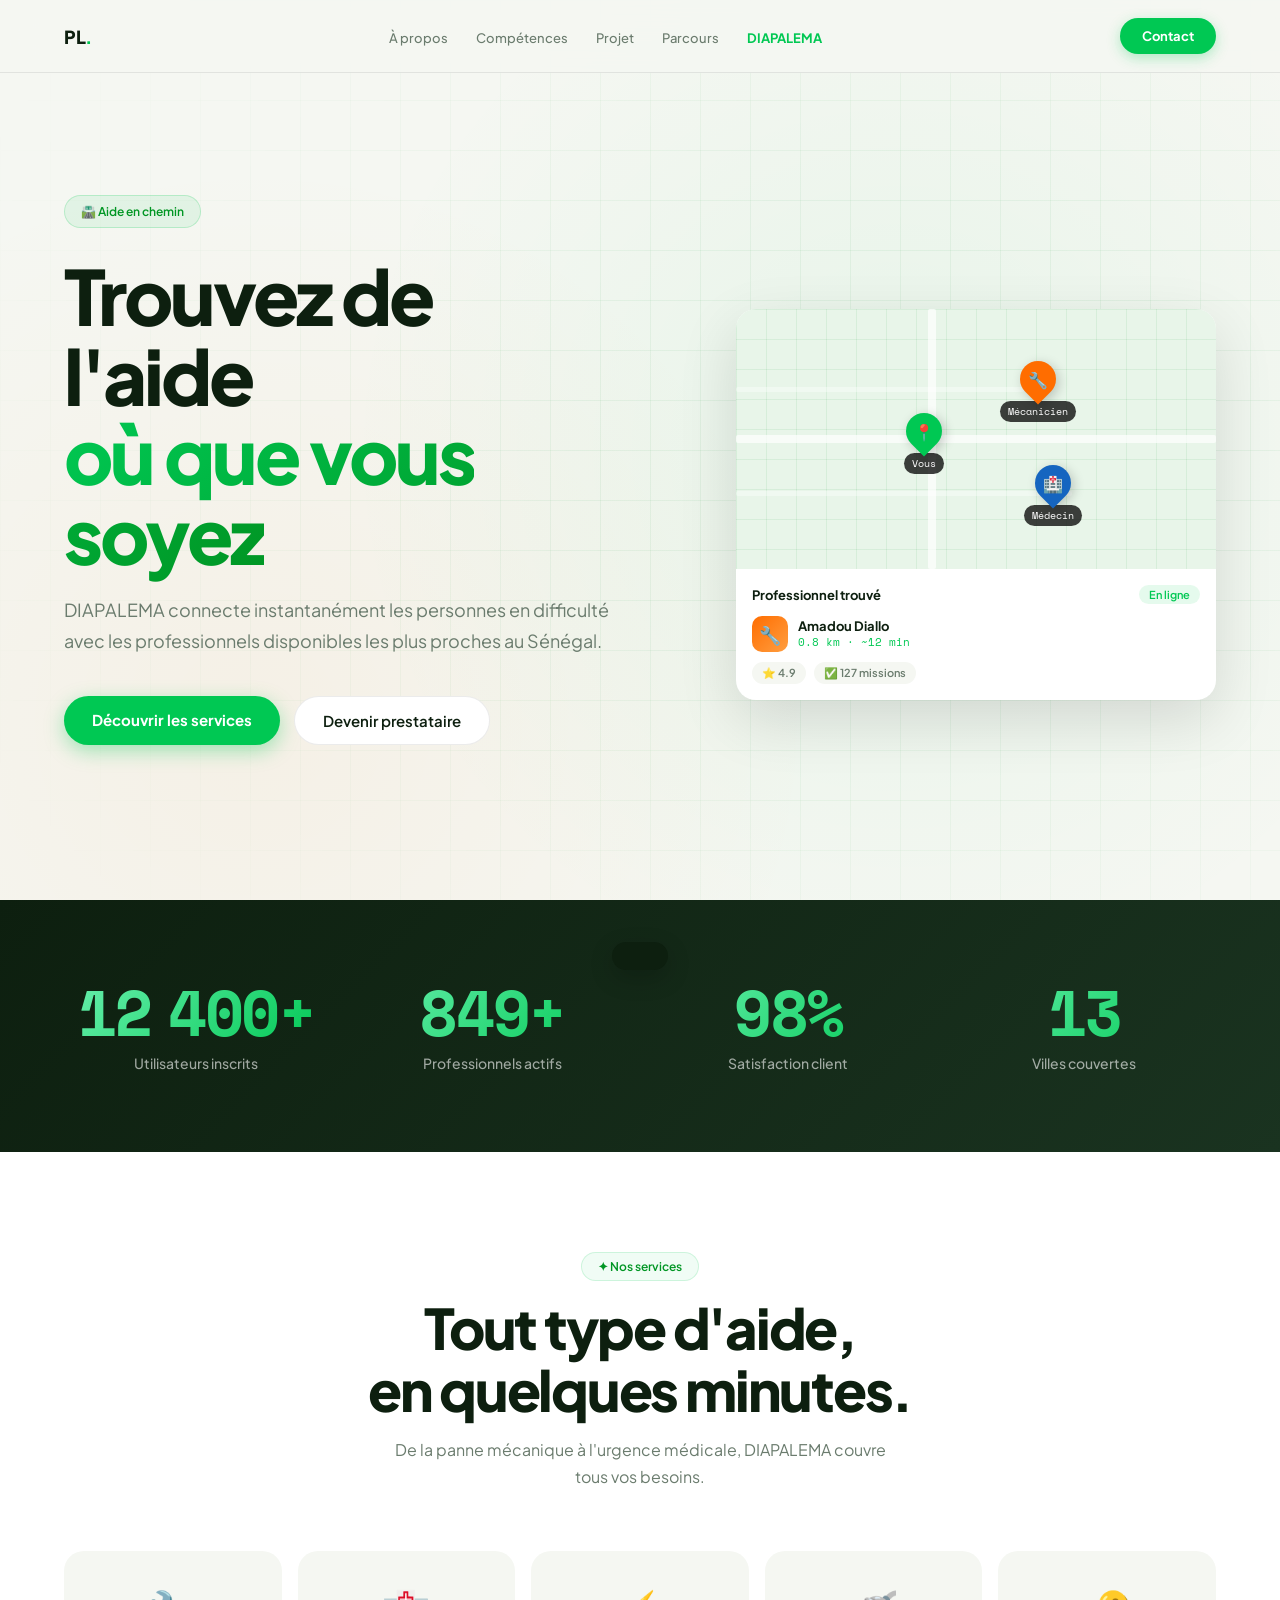
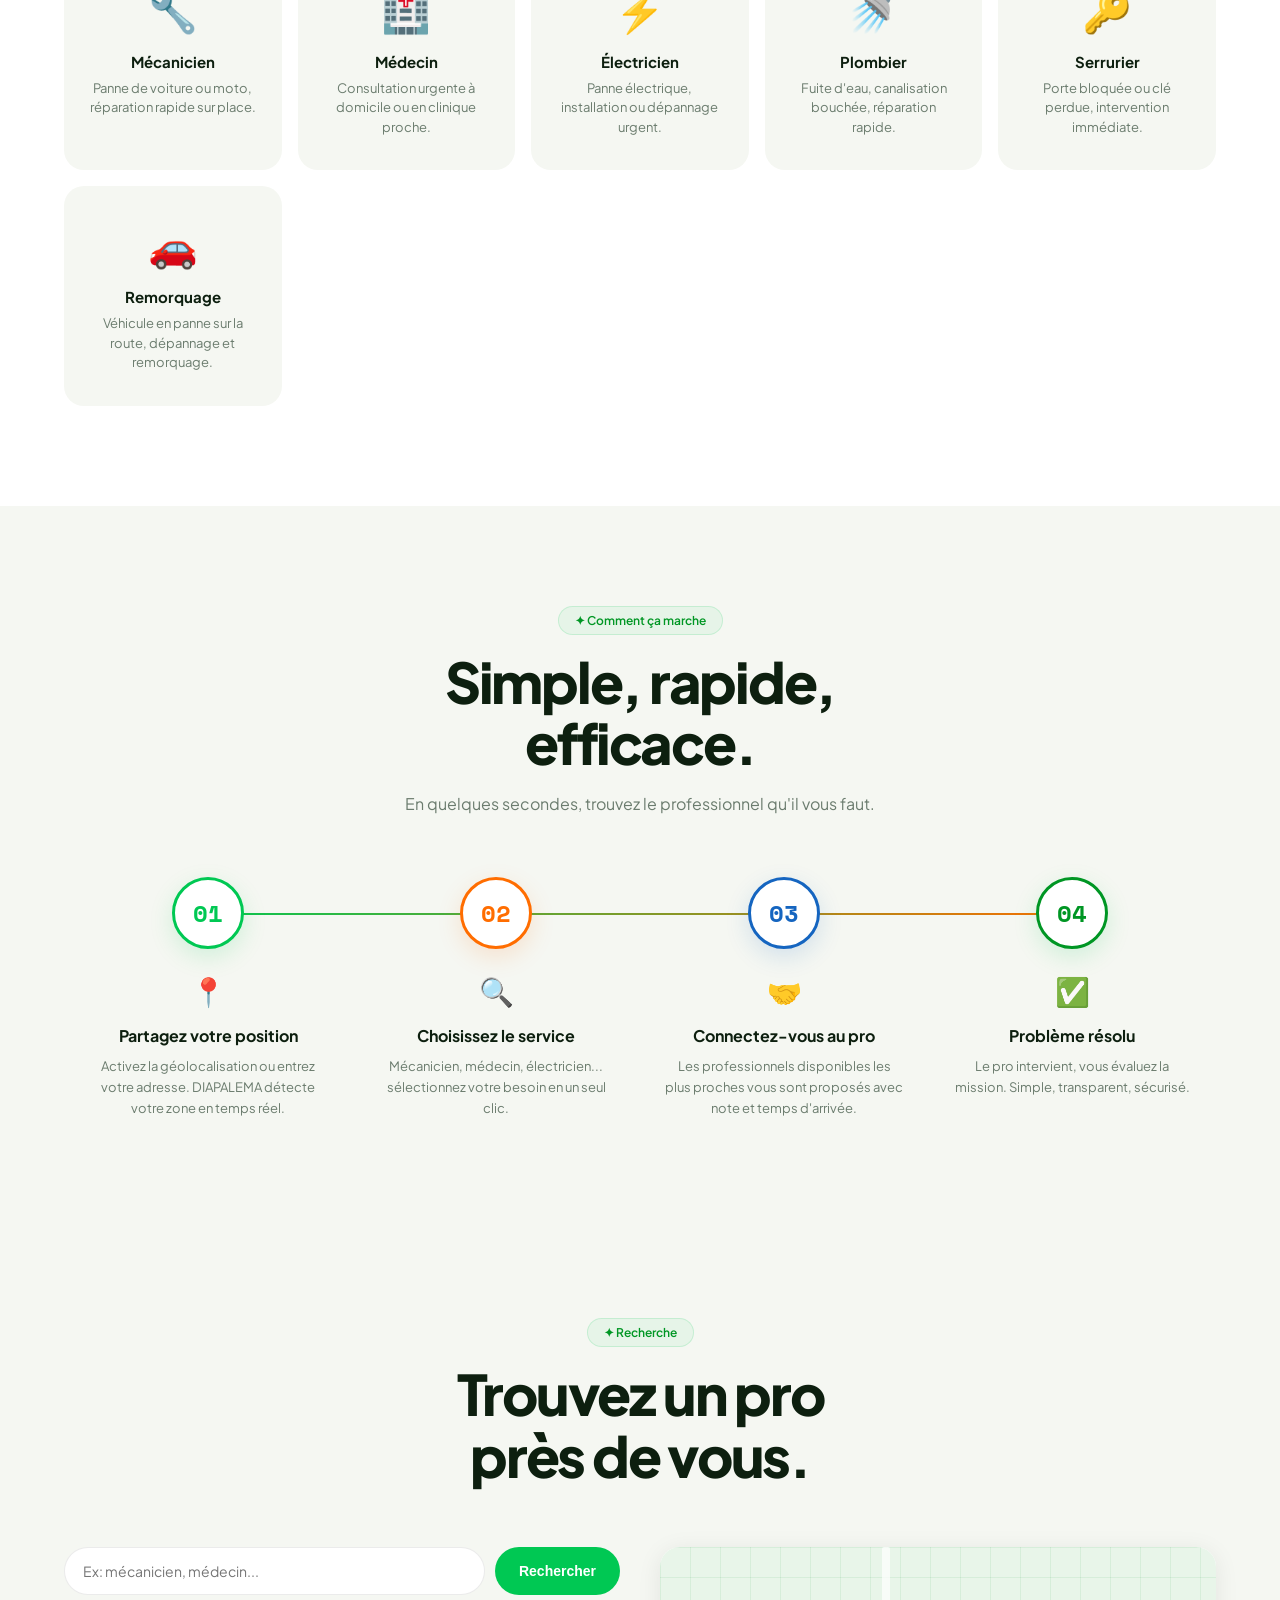
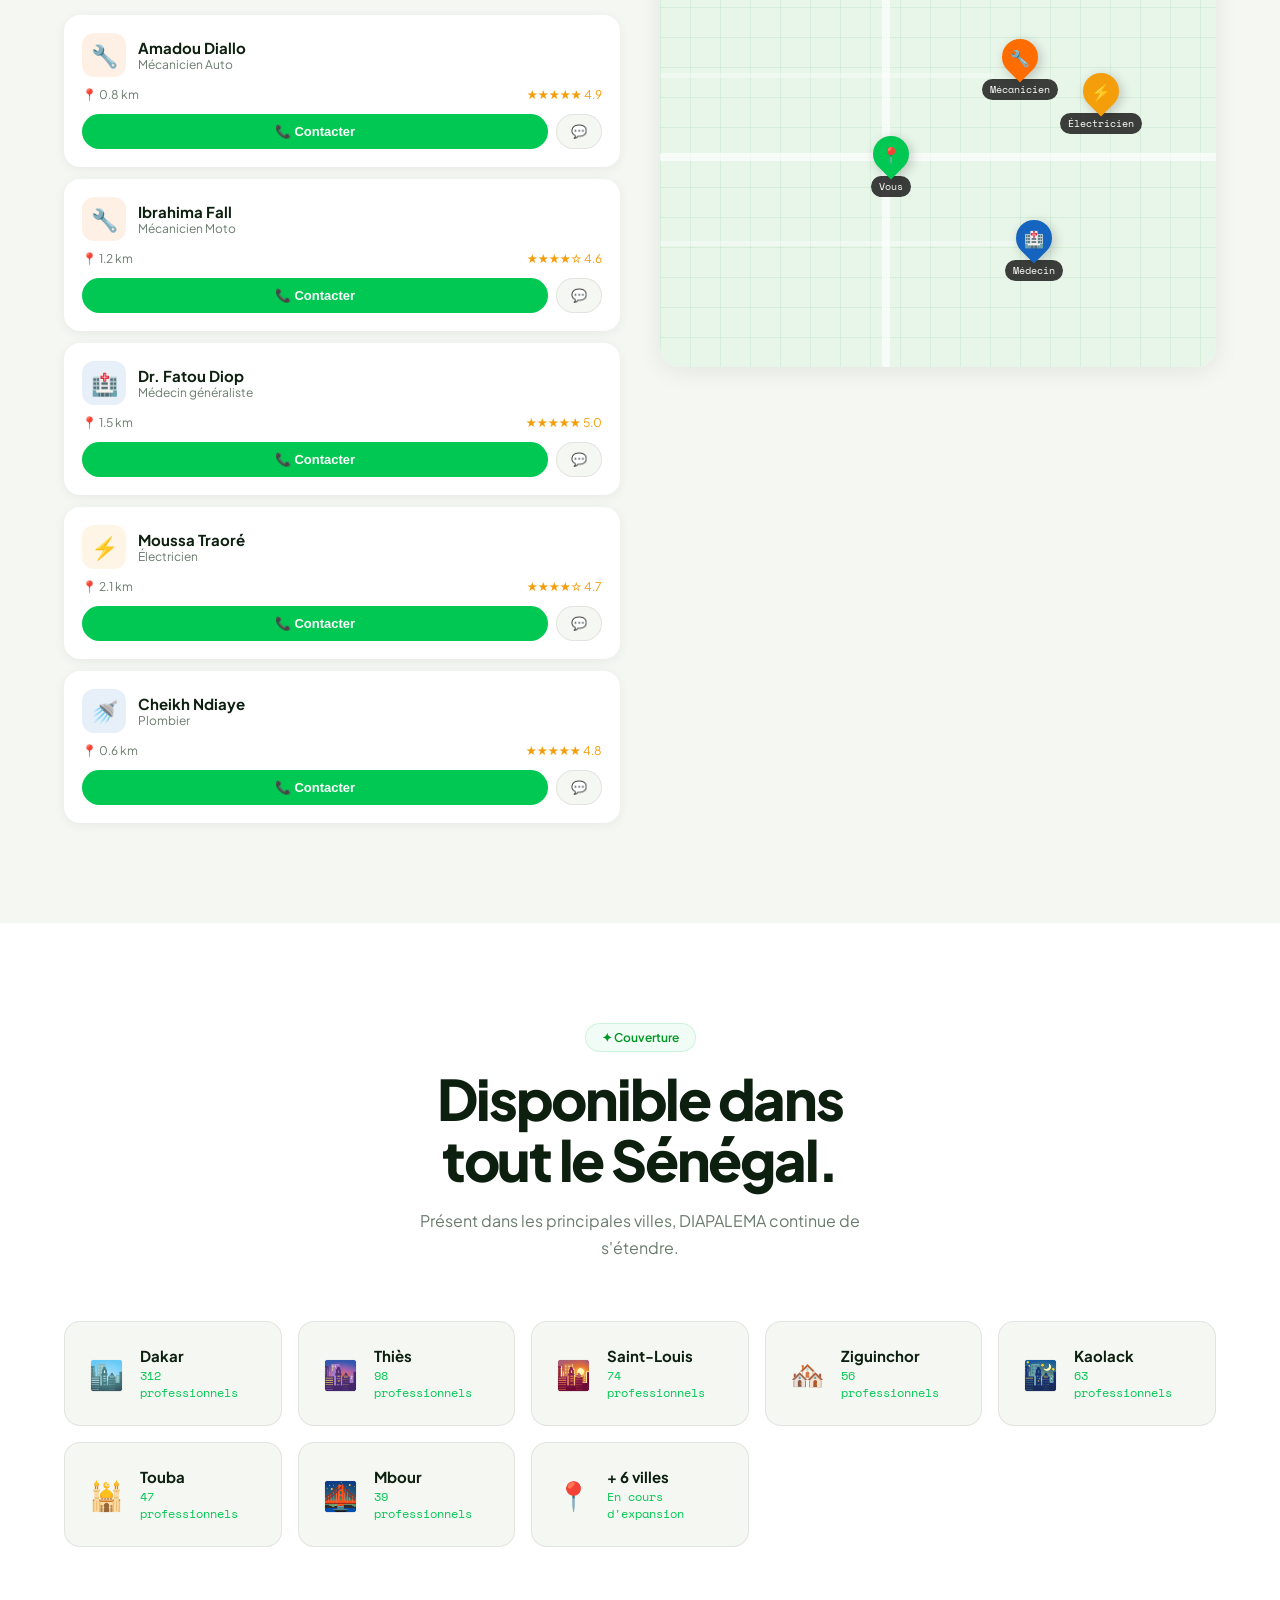
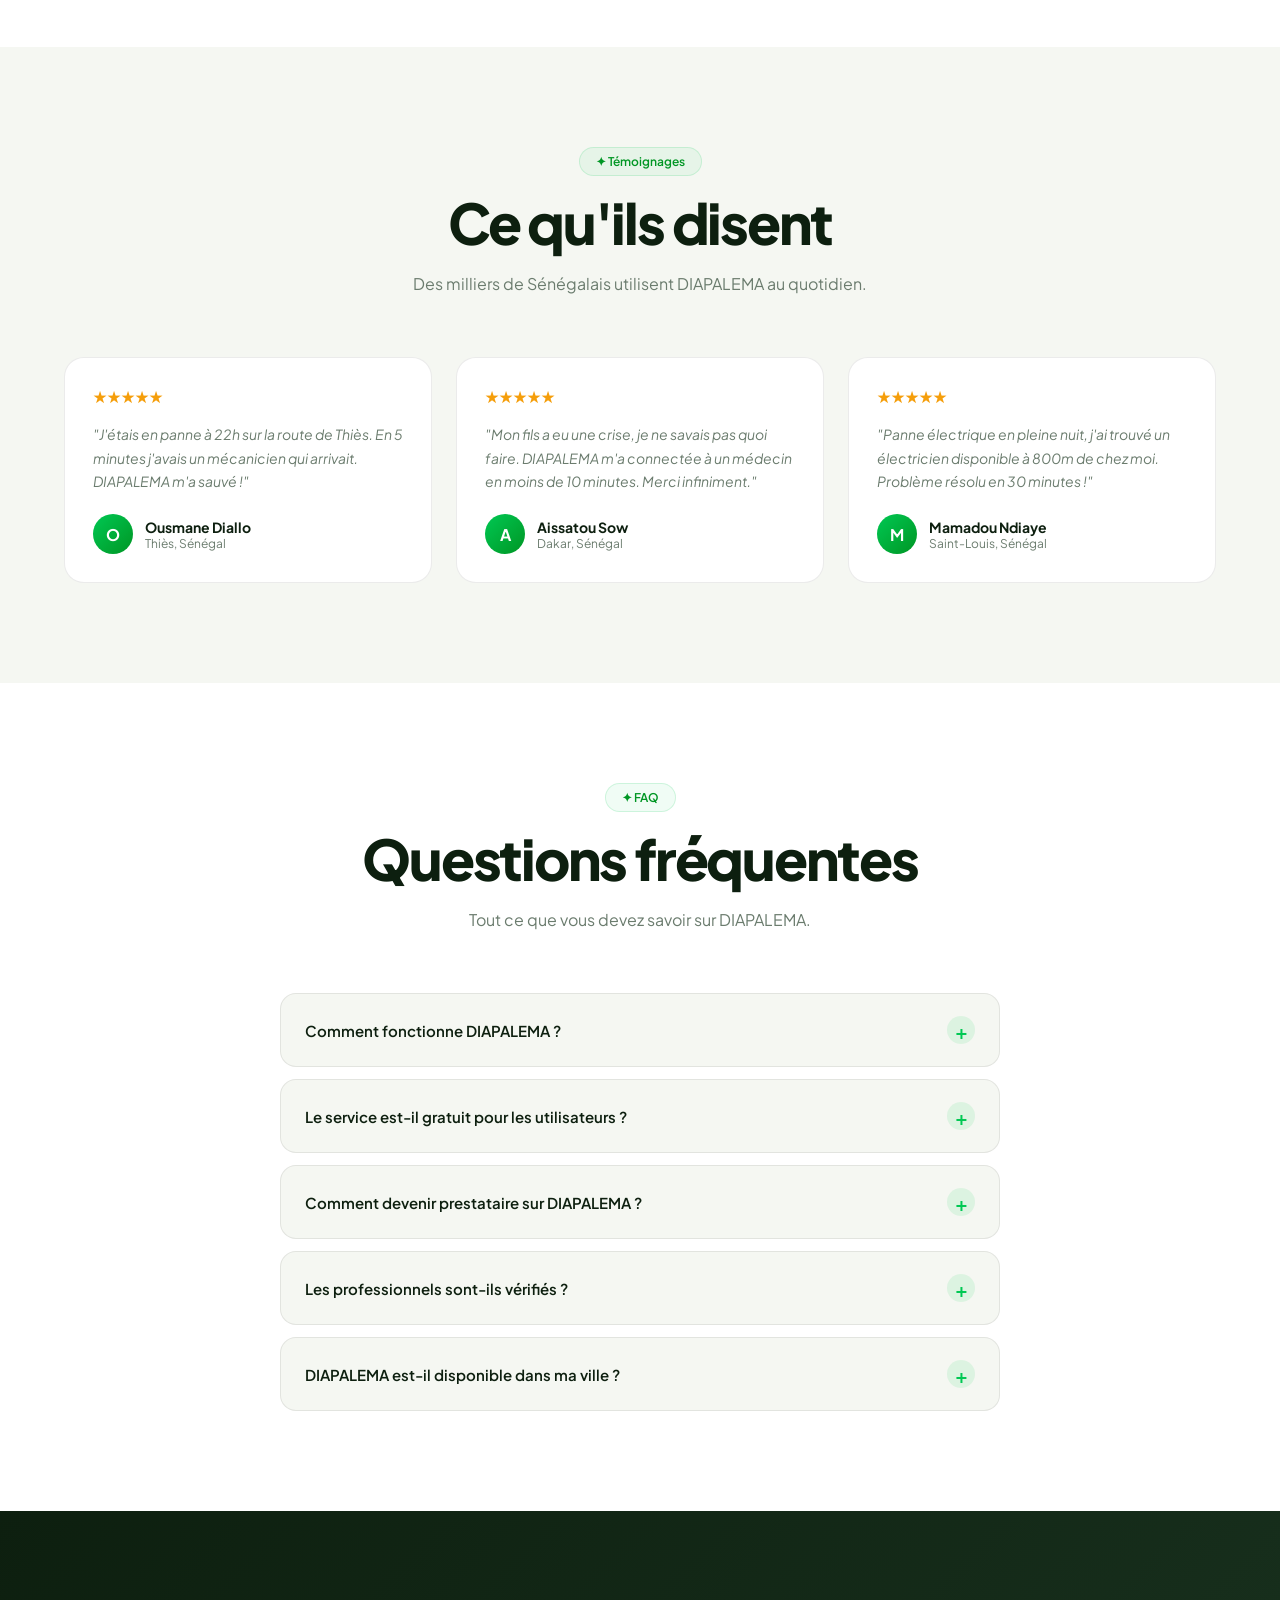
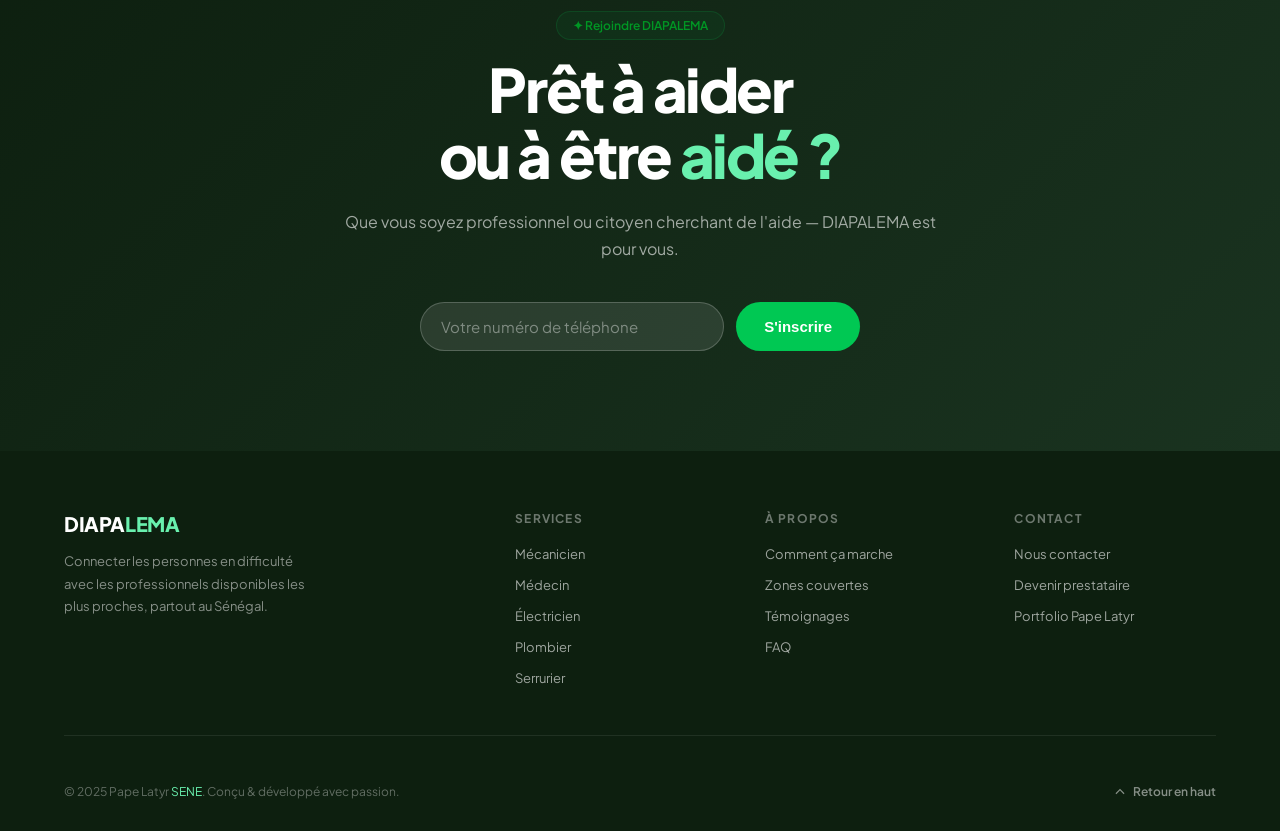
==== commit 63b425d1: "mise a jour" ====
--- a/diapalema.html
+++ b/diapalema.html
@@ -1,376 +1,2335 @@
 <!doctype html>
 <html lang="fr">
-<head>
-  <meta charset="UTF-8" />
-  <meta name="viewport" content="width=device-width, initial-scale=1.0" />
-  <title>DIAPALEMA — Aide en chemin</title>
-  <link rel="preconnect" href="https://fonts.googleapis.com" />
-  <link href="https://fonts.googleapis.com/css2?family=Plus+Jakarta+Sans:wght@300;400;500;600;700;800&family=Space+Mono:wght@400;700&display=swap" rel="stylesheet" />
-  
-  <link rel="stylesheet" href="css/diapalema.css" />
-</head>
-<body>
-
-  
-  <nav id="barre-navigation">
-    <a href="index.html" class="logo-nav">PL<span>.</span></a>
-
-    <ul class="liens-nav">
-      <li><a href="index.html#a-propos">À propos</a></li>
-      <li><a href="index.html#competences">Compétences</a></li>
-      <li><a href="index.html#projet">Projet</a></li>
-      <li><a href="index.html#parcours">Parcours</a></li>
-      <li><a href="diapalema.html" class="actif">DIAPALEMA</a></li>
-    </ul>
-
-    <a href="index.html#contact" class="bouton-contact">Contact</a>
-
-    
-    <button class="hamburger" id="bouton-menu">
-      <span></span>
-      <span></span>
-    </button>
-  </nav>
-
-  
-  <section id="haut">
-    <div class="fond-hero"></div>
-    <div class="grille-carte"></div>
-
-    <div class="contenu-hero">
-      <div class="etiquette-hero">🛣️ Aide en chemin</div>
-
-      <h1 class="titre-hero">
-        Trouvez de l'aide<br />
-        <span>où que vous soyez</span>
-      </h1>
-
-      <p class="sous-titre-hero">
-        DIAPALEMA connecte instantanément les personnes en difficulté
-        avec les professionnels disponibles les plus proches au Sénégal.
-      </p>
-
-      <div class="actions-hero">
-        <a href="#services" class="bouton-principal">Découvrir les services</a>
-        <a href="#appel-action" class="bouton-secondaire">Devenir prestataire</a>
+  <head>
+    <meta charset="UTF-8" />
+    <meta name="viewport" content="width=device-width, initial-scale=1.0" />
+    <title>DIAPALEMA — Aide en chemin</title>
+    <link rel="preconnect" href="https://fonts.googleapis.com" />
+    <link
+      href="https://fonts.googleapis.com/css2?family=Plus+Jakarta+Sans:wght@300;400;500;600;700;800&family=Space+Mono:wght@400;700&display=swap"
+      rel="stylesheet"
+    />
+
+    <style>
+      :root {
+        --vert: #00c853;
+        --vert-fonce: #009624;
+        --vert-clair: #69f0ae;
+        --orange: #ff6d00;
+        --orange-clair: #ff9e40;
+        --fond: #f5f7f2;
+        --blanc: #ffffff;
+        --sombre: #0d1f0f;
+        --sombre2: #1a3320;
+        --discret: #6b7c6e;
+        --bordure: rgba(0, 0, 0, 0.08);
+        --police: "Plus Jakarta Sans", sans-serif;
+        --mono: "Space Mono", monospace;
+        --transition: cubic-bezier(0.16, 1, 0.3, 1);
+      }
+      *,
+      *::before,
+      *::after {
+        margin: 0;
+        padding: 0;
+        box-sizing: border-box;
+      }
+      html {
+        scroll-behavior: smooth;
+      }
+      body {
+        background: var(--fond);
+        color: var(--sombre);
+        font-family: var(--police);
+        overflow-x: hidden;
+      }
+
+      /* NAV */
+      nav {
+        position: fixed;
+        top: 0;
+        left: 0;
+        right: 0;
+        z-index: 100;
+        padding: 18px 5vw;
+        display: flex;
+        align-items: center;
+        justify-content: space-between;
+        background: rgba(245, 247, 242, 0.92);
+        backdrop-filter: blur(16px);
+        border-bottom: 1px solid var(--bordure);
+        transition: box-shadow 0.3s;
+      }
+      nav.defilement {
+        box-shadow: 0 4px 20px rgba(0, 0, 0, 0.08);
+      }
+      .logo-nav {
+        font-size: 18px;
+        font-weight: 800;
+        letter-spacing: -0.02em;
+        color: var(--sombre);
+        text-decoration: none;
+      }
+      .logo-nav span {
+        color: var(--vert);
+      }
+      .liens-nav {
+        display: flex;
+        gap: 28px;
+        list-style: none;
+      }
+      .liens-nav a {
+        font-size: 13px;
+        font-weight: 500;
+        color: var(--discret);
+        text-decoration: none;
+        transition: color 0.2s;
+      }
+      .liens-nav a:hover {
+        color: var(--sombre);
+      }
+      .liens-nav a.actif {
+        color: var(--vert);
+        font-weight: 700;
+      }
+      .bouton-contact {
+        background: var(--vert);
+        color: #fff;
+        padding: 10px 22px;
+        border-radius: 99px;
+        font-size: 13px;
+        font-weight: 700;
+        text-decoration: none;
+        transition: all 0.3s;
+        box-shadow: 0 4px 14px rgba(0, 200, 83, 0.3);
+      }
+      .bouton-contact:hover {
+        transform: translateY(-2px);
+        box-shadow: 0 8px 20px rgba(0, 200, 83, 0.4);
+      }
+      .hamburger {
+        display: none;
+        flex-direction: column;
+        gap: 5px;
+        background: none;
+        border: none;
+        cursor: pointer;
+        padding: 4px;
+      }
+      .hamburger span {
+        display: block;
+        width: 22px;
+        height: 2px;
+        background: var(--sombre);
+        border-radius: 2px;
+      }
+
+      /* HERO */
+      #haut {
+        min-height: 100vh;
+        display: flex;
+        align-items: center;
+        padding: 100px 5vw 60px;
+        position: relative;
+        overflow: hidden;
+      }
+      .fond-hero {
+        position: absolute;
+        inset: 0;
+        background:
+          radial-gradient(
+            circle at 70% 50%,
+            rgba(0, 200, 83, 0.06) 0%,
+            transparent 55%
+          ),
+          radial-gradient(
+            circle at 20% 80%,
+            rgba(255, 109, 0, 0.05) 0%,
+            transparent 45%
+          );
+      }
+      .grille-carte {
+        position: absolute;
+        inset: 0;
+        background-image:
+          linear-gradient(rgba(0, 150, 36, 0.06) 1px, transparent 1px),
+          linear-gradient(90deg, rgba(0, 150, 36, 0.06) 1px, transparent 1px);
+        background-size: 50px 50px;
+        mask-image: radial-gradient(
+          ellipse 80% 80% at 70% 50%,
+          black 30%,
+          transparent 100%
+        );
+      }
+      .contenu-hero {
+        position: relative;
+        z-index: 2;
+        max-width: 560px;
+      }
+      .etiquette-hero {
+        display: inline-flex;
+        align-items: center;
+        gap: 8px;
+        background: rgba(0, 200, 83, 0.08);
+        border: 1px solid rgba(0, 200, 83, 0.2);
+        padding: 8px 16px;
+        border-radius: 99px;
+        font-size: 12px;
+        font-weight: 600;
+        color: var(--vert-fonce);
+        margin-bottom: 28px;
+      }
+      .titre-hero {
+        font-size: clamp(40px, 6vw, 76px);
+        font-weight: 800;
+        letter-spacing: -0.04em;
+        line-height: 1.05;
+        margin-bottom: 20px;
+        color: var(--sombre);
+      }
+      .titre-hero span {
+        background: linear-gradient(135deg, var(--vert), var(--vert-fonce));
+        -webkit-background-clip: text;
+        -webkit-text-fill-color: transparent;
+        background-clip: text;
+      }
+      .sous-titre-hero {
+        font-size: clamp(15px, 1.8vw, 18px);
+        color: var(--discret);
+        line-height: 1.7;
+        margin-bottom: 40px;
+      }
+      .actions-hero {
+        display: flex;
+        gap: 14px;
+        flex-wrap: wrap;
+      }
+      .bouton-principal {
+        background: var(--vert);
+        color: #fff;
+        padding: 14px 28px;
+        border-radius: 99px;
+        font-size: 15px;
+        font-weight: 700;
+        text-decoration: none;
+        transition: all 0.3s;
+        box-shadow: 0 6px 20px rgba(0, 200, 83, 0.35);
+      }
+      .bouton-principal:hover {
+        transform: translateY(-3px);
+        box-shadow: 0 10px 28px rgba(0, 200, 83, 0.45);
+      }
+      .bouton-secondaire {
+        background: var(--blanc);
+        color: var(--sombre);
+        padding: 14px 28px;
+        border-radius: 99px;
+        font-size: 15px;
+        font-weight: 600;
+        text-decoration: none;
+        border: 1px solid var(--bordure);
+        transition: all 0.3s;
+      }
+      .bouton-secondaire:hover {
+        border-color: var(--vert);
+        color: var(--vert);
+      }
+
+      /* CARTE HERO */
+      .zone-carte {
+        position: absolute;
+        right: 5%;
+        top: 50%;
+        transform: translateY(-50%);
+        width: min(480px, 45vw);
+        height: 500px;
+      }
+      .carte-flottante {
+        position: absolute;
+        background: var(--blanc);
+        border-radius: 16px;
+        box-shadow: 0 20px 60px rgba(0, 0, 0, 0.12);
+        overflow: hidden;
+        animation: flottement 6s ease-in-out infinite;
+      }
+      .carte-flottante.principale {
+        width: 100%;
+        bottom: 0;
+        right: 0;
+        border-radius: 20px;
+      }
+      .fond-fausse-carte {
+        width: 100%;
+        background: #e8f5e9;
+        height: 260px;
+        position: relative;
+        overflow: hidden;
+      }
+      .grille-fausse-carte {
+        position: absolute;
+        inset: 0;
+        background-image:
+          linear-gradient(rgba(0, 150, 36, 0.08) 1px, transparent 1px),
+          linear-gradient(90deg, rgba(0, 150, 36, 0.08) 1px, transparent 1px);
+        background-size: 30px 30px;
+      }
+      .fausse-route {
+        position: absolute;
+        background: rgba(255, 255, 255, 0.7);
+        border-radius: 2px;
+      }
+      .fausse-route.h {
+        height: 8px;
+        width: 100%;
+        top: 50%;
+        transform: translateY(-50%);
+      }
+      .fausse-route.v {
+        width: 8px;
+        height: 100%;
+        left: 40%;
+      }
+      .fausse-route.h2 {
+        height: 5px;
+        width: 60%;
+        top: 30%;
+        opacity: 0.5;
+      }
+      .fausse-route.h3 {
+        height: 5px;
+        width: 70%;
+        top: 70%;
+        opacity: 0.5;
+      }
+      .epingle {
+        position: absolute;
+        display: flex;
+        flex-direction: column;
+        align-items: center;
+        animation: rebond-epingle 2s ease-in-out infinite;
+      }
+      .corps-epingle {
+        width: 36px;
+        height: 36px;
+        border-radius: 50% 50% 50% 0;
+        display: flex;
+        align-items: center;
+        justify-content: center;
+        font-size: 16px;
+        transform: rotate(-45deg);
+        box-shadow: 0 4px 12px rgba(0, 0, 0, 0.2);
+      }
+      .corps-epingle span {
+        transform: rotate(45deg);
+      }
+      .corps-epingle.vert {
+        background: var(--vert);
+      }
+      .corps-epingle.orange {
+        background: var(--orange);
+      }
+      .corps-epingle.bleu {
+        background: #1565c0;
+      }
+      .corps-epingle.jaune {
+        background: #f59e0b;
+      }
+      .bulle-epingle {
+        background: rgba(0, 0, 0, 0.75);
+        color: #fff;
+        padding: 3px 8px;
+        border-radius: 99px;
+        font-size: 10px;
+        font-family: var(--mono);
+        margin-top: 4px;
+        white-space: nowrap;
+      }
+      .infos-carte {
+        padding: 16px;
+      }
+      .en-tete-carte {
+        display: flex;
+        align-items: center;
+        justify-content: space-between;
+        margin-bottom: 12px;
+      }
+      .titre-carte {
+        font-size: 13px;
+        font-weight: 700;
+        color: var(--sombre);
+      }
+      .badge-vert {
+        background: rgba(0, 200, 83, 0.1);
+        color: var(--vert);
+        padding: 3px 10px;
+        border-radius: 99px;
+        font-size: 11px;
+        font-weight: 600;
+      }
+      .ligne-pro {
+        display: flex;
+        align-items: center;
+        gap: 10px;
+      }
+      .avatar-pro {
+        width: 36px;
+        height: 36px;
+        border-radius: 10px;
+        background: linear-gradient(135deg, var(--orange), var(--orange-clair));
+        display: flex;
+        align-items: center;
+        justify-content: center;
+        font-size: 18px;
+      }
+      .info-pro .nom {
+        font-size: 13px;
+        font-weight: 700;
+        color: var(--sombre);
+      }
+      .info-pro .distance {
+        font-size: 11px;
+        color: var(--vert);
+        font-family: var(--mono);
+      }
+      .badges-stats {
+        display: flex;
+        gap: 8px;
+        margin-top: 10px;
+      }
+      .badge-stat {
+        display: flex;
+        align-items: center;
+        gap: 4px;
+        background: var(--fond);
+        padding: 4px 10px;
+        border-radius: 99px;
+        font-size: 11px;
+        font-weight: 600;
+        color: var(--discret);
+      }
+
+      /* SECTIONS */
+      section {
+        padding: 100px 5vw;
+        position: relative;
+      }
+      .en-tete-section {
+        text-align: center;
+        margin-bottom: 60px;
+      }
+      .etiquette-section {
+        display: inline-flex;
+        align-items: center;
+        gap: 8px;
+        background: rgba(0, 200, 83, 0.06);
+        border: 1px solid rgba(0, 200, 83, 0.15);
+        padding: 6px 16px;
+        border-radius: 99px;
+        font-size: 12px;
+        font-weight: 600;
+        color: var(--vert-fonce);
+        margin-bottom: 16px;
+      }
+      .titre-section {
+        font-size: clamp(32px, 5vw, 56px);
+        font-weight: 800;
+        letter-spacing: -0.04em;
+        line-height: 1.1;
+        color: var(--sombre);
+        margin-bottom: 16px;
+      }
+      .sous-titre-section {
+        font-size: 16px;
+        color: var(--discret);
+        max-width: 500px;
+        margin: 0 auto;
+        line-height: 1.7;
+      }
+      .apparition {
+        opacity: 0;
+        transform: translateY(30px);
+        transition:
+          opacity 0.8s var(--transition),
+          transform 0.8s var(--transition);
+      }
+      .apparition.visible {
+        opacity: 1;
+        transform: none;
+      }
+
+      /* STATS */
+      #statistiques {
+        background: linear-gradient(
+          135deg,
+          var(--sombre) 0%,
+          var(--sombre2) 100%
+        );
+        padding: 80px 5vw;
+      }
+      .grille-stats {
+        display: grid;
+        grid-template-columns: repeat(auto-fit, minmax(180px, 1fr));
+        gap: 32px;
+        text-align: center;
+      }
+      .stat-nombre {
+        font-size: clamp(40px, 6vw, 64px);
+        font-weight: 800;
+        letter-spacing: -0.04em;
+        font-family: var(--mono);
+        background: linear-gradient(135deg, var(--vert-clair), var(--vert));
+        -webkit-background-clip: text;
+        -webkit-text-fill-color: transparent;
+        background-clip: text;
+        line-height: 1;
+        margin-bottom: 10px;
+      }
+      .stat-label {
+        font-size: 14px;
+        color: rgba(255, 255, 255, 0.6);
+        font-weight: 500;
+      }
+
+      /* SERVICES */
+      #services {
+        background: var(--blanc);
+      }
+      .grille-services {
+        display: grid;
+        grid-template-columns: repeat(auto-fit, minmax(200px, 1fr));
+        gap: 16px;
+      }
+      .carte-service {
+        background: var(--fond);
+        border-radius: 20px;
+        padding: 32px 24px;
+        text-align: center;
+        cursor: pointer;
+        transition: all 0.3s var(--transition);
+        border: 1px solid transparent;
+      }
+      .carte-service:hover {
+        transform: translateY(-6px);
+        border-color: var(--vert);
+        box-shadow: 0 16px 40px rgba(0, 200, 83, 0.12);
+        background: var(--blanc);
+      }
+      .emoji-service {
+        font-size: 40px;
+        margin-bottom: 16px;
+      }
+      .nom-service {
+        font-size: 15px;
+        font-weight: 700;
+        color: var(--sombre);
+        margin-bottom: 8px;
+      }
+      .description-service {
+        font-size: 13px;
+        color: var(--discret);
+        line-height: 1.5;
+      }
+
+      /* COMMENT ÇA MARCHE */
+      #comment-ca-marche {
+        background: var(--fond);
+      }
+      .grille-etapes {
+        display: grid;
+        grid-template-columns: repeat(auto-fit, minmax(220px, 1fr));
+        gap: 0;
+        position: relative;
+      }
+      .grille-etapes::before {
+        content: "";
+        position: absolute;
+        top: 36px;
+        left: 10%;
+        right: 10%;
+        height: 2px;
+        background: linear-gradient(90deg, var(--vert), var(--orange));
+        z-index: 0;
+      }
+      .etape {
+        display: flex;
+        flex-direction: column;
+        align-items: center;
+        text-align: center;
+        padding: 0 24px;
+        position: relative;
+        z-index: 1;
+      }
+      .numero-etape {
+        width: 72px;
+        height: 72px;
+        border-radius: 50%;
+        background: var(--blanc);
+        border: 3px solid var(--vert);
+        display: flex;
+        align-items: center;
+        justify-content: center;
+        font-size: 24px;
+        font-weight: 800;
+        color: var(--vert);
+        margin-bottom: 24px;
+        box-shadow: 0 8px 24px rgba(0, 200, 83, 0.15);
+        font-family: var(--mono);
+      }
+      .etape:nth-child(2) .numero-etape {
+        border-color: var(--orange);
+        color: var(--orange);
+        box-shadow: 0 8px 24px rgba(255, 109, 0, 0.15);
+      }
+      .etape:nth-child(3) .numero-etape {
+        border-color: #1565c0;
+        color: #1565c0;
+        box-shadow: 0 8px 24px rgba(21, 101, 192, 0.15);
+      }
+      .etape:nth-child(4) .numero-etape {
+        border-color: var(--vert-fonce);
+        color: var(--vert-fonce);
+      }
+      .emoji-etape {
+        font-size: 28px;
+        margin-bottom: 16px;
+      }
+      .titre-etape {
+        font-size: 16px;
+        font-weight: 700;
+        color: var(--sombre);
+        margin-bottom: 10px;
+      }
+      .desc-etape {
+        font-size: 13px;
+        color: var(--discret);
+        line-height: 1.6;
+      }
+
+      /* RECHERCHE */
+      #carte-recherche {
+        background: var(--fond);
+      }
+      .contenu-carte-recherche {
+        display: grid;
+        grid-template-columns: 1fr 1fr;
+        gap: 40px;
+        align-items: start;
+      }
+      .barre-recherche {
+        display: flex;
+        gap: 10px;
+        margin-bottom: 20px;
+      }
+      .champ-recherche {
+        flex: 1;
+        padding: 14px 18px;
+        border: 1px solid var(--bordure);
+        border-radius: 99px;
+        font-family: var(--police);
+        font-size: 14px;
+        outline: none;
+        background: var(--blanc);
+        transition: border-color 0.3s;
+      }
+      .champ-recherche:focus {
+        border-color: var(--vert);
+      }
+      .bouton-rechercher {
+        background: var(--vert);
+        color: #fff;
+        border: none;
+        border-radius: 99px;
+        padding: 14px 24px;
+        font-size: 14px;
+        font-weight: 700;
+        cursor: pointer;
+        transition: all 0.3s;
+      }
+      .bouton-rechercher:hover {
+        background: var(--vert-fonce);
+        transform: translateY(-2px);
+      }
+      .liste-resultats {
+        display: flex;
+        flex-direction: column;
+        gap: 12px;
+      }
+      .carte-resultat {
+        background: var(--blanc);
+        border-radius: 16px;
+        padding: 16px;
+        cursor: pointer;
+        transition: all 0.3s;
+        border: 2px solid transparent;
+        box-shadow: 0 2px 12px rgba(0, 0, 0, 0.06);
+      }
+      .carte-resultat:hover,
+      .carte-resultat.actif {
+        border-color: var(--vert);
+        box-shadow: 0 8px 24px rgba(0, 200, 83, 0.12);
+      }
+      .haut-resultat {
+        display: flex;
+        align-items: center;
+        gap: 12px;
+        margin-bottom: 10px;
+      }
+      .avatar-resultat {
+        width: 44px;
+        height: 44px;
+        border-radius: 12px;
+        display: flex;
+        align-items: center;
+        justify-content: center;
+        font-size: 22px;
+      }
+      .nom-resultat {
+        font-size: 15px;
+        font-weight: 700;
+        color: var(--sombre);
+      }
+      .metier-resultat {
+        font-size: 12px;
+        color: var(--discret);
+      }
+      .meta-resultat {
+        display: flex;
+        align-items: center;
+        justify-content: space-between;
+        margin-bottom: 12px;
+      }
+      .distance-resultat {
+        font-size: 12px;
+        color: var(--discret);
+      }
+      .etoiles {
+        font-size: 12px;
+        color: #f59e0b;
+      }
+      .actions-resultat {
+        display: flex;
+        gap: 8px;
+      }
+      .bouton-appeler {
+        flex: 1;
+        background: var(--vert);
+        color: #fff;
+        border: none;
+        border-radius: 99px;
+        padding: 9px 16px;
+        font-size: 13px;
+        font-weight: 600;
+        cursor: pointer;
+        transition: all 0.3s;
+      }
+      .bouton-appeler:hover {
+        background: var(--vert-fonce);
+      }
+      .bouton-message {
+        background: var(--fond);
+        border: 1px solid var(--bordure);
+        border-radius: 99px;
+        padding: 9px 14px;
+        font-size: 13px;
+        cursor: pointer;
+        transition: all 0.3s;
+      }
+      .bouton-message:hover {
+        border-color: var(--vert);
+      }
+      .zone-carte-visuelle {
+        background: var(--blanc);
+        border-radius: 20px;
+        overflow: hidden;
+        box-shadow: 0 4px 24px rgba(0, 0, 0, 0.08);
+        position: sticky;
+        top: 100px;
+      }
+      .fond-carte-visuelle {
+        height: 420px;
+        background: #e8f5e9;
+        position: relative;
+        overflow: hidden;
+      }
+
+      /* ZONES */
+      #zones {
+        background: var(--blanc);
+      }
+      .grille-zones {
+        display: grid;
+        grid-template-columns: repeat(auto-fit, minmax(200px, 1fr));
+        gap: 16px;
+      }
+      .carte-zone {
+        background: var(--fond);
+        border-radius: 16px;
+        padding: 24px;
+        display: flex;
+        align-items: center;
+        gap: 16px;
+        border: 1px solid var(--bordure);
+        transition: all 0.3s;
+      }
+      .carte-zone:hover {
+        border-color: var(--vert);
+        transform: translateY(-3px);
+        box-shadow: 0 10px 28px rgba(0, 200, 83, 0.1);
+      }
+      .emoji-zone {
+        font-size: 28px;
+      }
+      .nom-zone {
+        font-size: 15px;
+        font-weight: 700;
+        color: var(--sombre);
+      }
+      .nb-pros {
+        font-size: 12px;
+        color: var(--vert);
+        font-family: var(--mono);
+        margin-top: 2px;
+      }
+
+      /* TÉMOIGNAGES */
+      #temoignages {
+        background: var(--fond);
+      }
+      .grille-temoignages {
+        display: grid;
+        grid-template-columns: repeat(auto-fit, minmax(280px, 1fr));
+        gap: 24px;
+      }
+      .carte-temoignage {
+        background: var(--blanc);
+        border-radius: 20px;
+        padding: 28px;
+        border: 1px solid var(--bordure);
+        transition: all 0.3s;
+      }
+      .carte-temoignage:hover {
+        transform: translateY(-4px);
+        box-shadow: 0 12px 32px rgba(0, 0, 0, 0.08);
+      }
+      .etoiles-temoignage {
+        color: #f59e0b;
+        font-size: 16px;
+        margin-bottom: 16px;
+      }
+      .texte-temoignage {
+        font-size: 14px;
+        color: var(--discret);
+        line-height: 1.7;
+        margin-bottom: 20px;
+        font-style: italic;
+      }
+      .auteur-temoignage {
+        display: flex;
+        align-items: center;
+        gap: 12px;
+      }
+      .avatar-temoignage {
+        width: 40px;
+        height: 40px;
+        border-radius: 50%;
+        background: linear-gradient(135deg, var(--vert), var(--vert-fonce));
+        display: flex;
+        align-items: center;
+        justify-content: center;
+        font-weight: 700;
+        color: #fff;
+        font-size: 16px;
+      }
+      .nom-auteur {
+        font-size: 14px;
+        font-weight: 700;
+        color: var(--sombre);
+      }
+      .ville-auteur {
+        font-size: 12px;
+        color: var(--discret);
+      }
+
+      /* FAQ */
+      #faq {
+        background: var(--blanc);
+      }
+      .liste-faq {
+        max-width: 720px;
+        margin: 0 auto;
+        display: flex;
+        flex-direction: column;
+        gap: 12px;
+      }
+      .item-faq {
+        background: var(--fond);
+        border-radius: 16px;
+        border: 1px solid var(--bordure);
+        overflow: hidden;
+        transition: border-color 0.3s;
+      }
+      .item-faq.ouvert {
+        border-color: var(--vert);
+        background: var(--blanc);
+      }
+      .question-faq {
+        width: 100%;
+        background: none;
+        border: none;
+        padding: 22px 24px;
+        display: flex;
+        align-items: center;
+        justify-content: space-between;
+        font-family: var(--police);
+        font-size: 15px;
+        font-weight: 600;
+        color: var(--sombre);
+        cursor: pointer;
+        text-align: left;
+        gap: 16px;
+      }
+      .icone-faq {
+        width: 28px;
+        height: 28px;
+        border-radius: 50%;
+        background: rgba(0, 200, 83, 0.1);
+        display: flex;
+        align-items: center;
+        justify-content: center;
+        font-size: 20px;
+        color: var(--vert);
+        flex-shrink: 0;
+        transition: transform 0.4s var(--transition);
+      }
+      .item-faq.ouvert .icone-faq {
+        transform: rotate(45deg);
+      }
+      .reponse-faq {
+        max-height: 0;
+        overflow: hidden;
+        transition: max-height 0.4s var(--transition);
+      }
+      .reponse-faq-interieur {
+        padding: 0 24px 22px;
+        font-size: 14px;
+        color: var(--discret);
+        line-height: 1.7;
+      }
+
+      /* CTA */
+      #appel-action {
+        background: linear-gradient(
+          135deg,
+          var(--sombre) 0%,
+          var(--sombre2) 100%
+        );
+        text-align: center;
+      }
+      .contenu-cta {
+        max-width: 600px;
+        margin: 0 auto;
+      }
+      .titre-cta {
+        font-size: clamp(36px, 5vw, 60px);
+        font-weight: 800;
+        letter-spacing: -0.04em;
+        color: #fff;
+        line-height: 1.1;
+        margin-bottom: 20px;
+      }
+      .titre-cta span {
+        color: var(--vert-clair);
+      }
+      .sous-titre-cta {
+        font-size: 16px;
+        color: rgba(255, 255, 255, 0.6);
+        line-height: 1.7;
+        margin-bottom: 40px;
+      }
+      .formulaire-inscription {
+        display: flex;
+        gap: 12px;
+        max-width: 440px;
+        margin: 0 auto;
+      }
+      .champ-telephone {
+        flex: 1;
+        padding: 14px 20px;
+        border-radius: 99px;
+        border: 1px solid rgba(255, 255, 255, 0.2);
+        font-family: var(--police);
+        font-size: 15px;
+        outline: none;
+        background: rgba(255, 255, 255, 0.1);
+        color: #fff;
+      }
+      .champ-telephone::placeholder {
+        color: rgba(255, 255, 255, 0.4);
+      }
+      .champ-telephone:focus {
+        border-color: var(--vert-clair);
+      }
+      .bouton-inscription {
+        background: var(--vert);
+        color: #fff;
+        border: none;
+        border-radius: 99px;
+        padding: 14px 28px;
+        font-size: 15px;
+        font-weight: 700;
+        cursor: pointer;
+        transition: all 0.3s;
+        white-space: nowrap;
+      }
+      .bouton-inscription:hover {
+        background: var(--vert-clair);
+        color: var(--sombre);
+        transform: translateY(-2px);
+      }
+
+      /* MODAL */
+      #modal {
+        position: fixed;
+        inset: 0;
+        background: rgba(0, 0, 0, 0.5);
+        z-index: 1000;
+        display: flex;
+        align-items: center;
+        justify-content: center;
+        opacity: 0;
+        visibility: hidden;
+        transition: all 0.3s;
+        backdrop-filter: blur(4px);
+      }
+      #modal.ouvert {
+        opacity: 1;
+        visibility: visible;
+      }
+      .contenu-modal {
+        background: var(--blanc);
+        border-radius: 24px;
+        padding: 32px;
+        width: min(440px, 90vw);
+        position: relative;
+        box-shadow: 0 40px 80px rgba(0, 0, 0, 0.2);
+      }
+      .bouton-fermer-modal {
+        position: absolute;
+        top: 16px;
+        right: 16px;
+        background: var(--fond);
+        border: none;
+        border-radius: 50%;
+        width: 32px;
+        height: 32px;
+        cursor: pointer;
+        font-size: 16px;
+        display: flex;
+        align-items: center;
+        justify-content: center;
+      }
+      .profil-modal {
+        display: flex;
+        align-items: center;
+        gap: 16px;
+        margin-bottom: 20px;
+      }
+      .avatar-modal {
+        width: 56px;
+        height: 56px;
+        border-radius: 16px;
+        background: var(--fond);
+        display: flex;
+        align-items: center;
+        justify-content: center;
+        font-size: 28px;
+      }
+      .nom-modal {
+        font-size: 18px;
+        font-weight: 700;
+        color: var(--sombre);
+      }
+      .metier-modal {
+        font-size: 13px;
+        color: var(--discret);
+      }
+      .infos-modal {
+        display: flex;
+        gap: 12px;
+        margin-bottom: 24px;
+      }
+      .info-modal-item {
+        flex: 1;
+        background: var(--fond);
+        border-radius: 12px;
+        padding: 12px;
+        text-align: center;
+      }
+      .info-modal-label {
+        font-size: 11px;
+        color: var(--discret);
+        margin-bottom: 4px;
+      }
+      .info-modal-valeur {
+        font-size: 14px;
+        font-weight: 700;
+        color: var(--sombre);
+      }
+      .actions-modal {
+        display: flex;
+        gap: 10px;
+      }
+      .bouton-appeler-modal {
+        flex: 1;
+        background: var(--vert);
+        color: #fff;
+        border: none;
+        border-radius: 99px;
+        padding: 14px;
+        font-size: 15px;
+        font-weight: 700;
+        cursor: pointer;
+        transition: all 0.3s;
+      }
+      .bouton-appeler-modal:hover {
+        background: var(--vert-fonce);
+      }
+      .bouton-message-modal {
+        background: var(--fond);
+        border: 1px solid var(--bordure);
+        border-radius: 99px;
+        padding: 14px 20px;
+        font-size: 15px;
+        cursor: pointer;
+        transition: all 0.3s;
+      }
+
+      /* NOTIFICATION */
+      #notification {
+        position: fixed;
+        bottom: 30px;
+        left: 50%;
+        transform: translateX(-50%) translateY(100px);
+        background: var(--sombre);
+        color: #fff;
+        padding: 14px 28px;
+        border-radius: 99px;
+        font-size: 14px;
+        font-weight: 600;
+        z-index: 2000;
+        transition: transform 0.4s var(--transition);
+        box-shadow: 0 8px 24px rgba(0, 0, 0, 0.2);
+        white-space: nowrap;
+      }
+      #notification.affiche {
+        transform: translateX(-50%) translateY(0);
+      }
+
+      /* FOOTER */
+      #pied-page {
+        background: var(--sombre);
+        padding: 60px 5vw 32px;
+      }
+      .grille-pied {
+        display: grid;
+        grid-template-columns: 2fr 1fr 1fr 1fr;
+        gap: 48px;
+        margin-bottom: 48px;
+        padding-bottom: 48px;
+        border-bottom: 1px solid rgba(255, 255, 255, 0.08);
+      }
+      .logo-pied {
+        font-size: 20px;
+        font-weight: 800;
+        color: #fff;
+        margin-bottom: 14px;
+        letter-spacing: -0.02em;
+      }
+      .logo-pied span {
+        color: var(--vert-clair);
+      }
+      .desc-pied {
+        font-size: 13px;
+        color: rgba(255, 255, 255, 0.5);
+        line-height: 1.7;
+        max-width: 260px;
+      }
+      .colonne-pied h4 {
+        font-size: 12px;
+        font-weight: 700;
+        color: rgba(255, 255, 255, 0.4);
+        text-transform: uppercase;
+        letter-spacing: 0.1em;
+        margin-bottom: 16px;
+      }
+      .colonne-pied ul {
+        list-style: none;
+        display: flex;
+        flex-direction: column;
+        gap: 10px;
+      }
+      .colonne-pied ul a {
+        font-size: 13px;
+        color: rgba(255, 255, 255, 0.6);
+        text-decoration: none;
+        transition: color 0.2s;
+      }
+      .colonne-pied ul a:hover {
+        color: #fff;
+      }
+      .barre-pied {
+        display: flex;
+        align-items: center;
+        justify-content: space-between;
+        flex-wrap: wrap;
+        gap: 16px;
+      }
+      .copyright {
+        font-size: 12px;
+        color: rgba(255, 255, 255, 0.35);
+      }
+      .copyright span {
+        color: var(--vert-clair);
+      }
+      .retour-haut {
+        display: inline-flex;
+        align-items: center;
+        gap: 6px;
+        font-size: 12px;
+        font-weight: 600;
+        color: rgba(255, 255, 255, 0.5);
+        text-decoration: none;
+        transition: color 0.2s;
+      }
+      .retour-haut:hover {
+        color: #fff;
+      }
+
+      /* ANIMATIONS */
+      @keyframes flottement {
+        0%,
+        100% {
+          transform: translateY(0);
+        }
+        50% {
+          transform: translateY(-10px);
+        }
+      }
+      @keyframes rebond-epingle {
+        0%,
+        100% {
+          transform: translateY(0);
+        }
+        50% {
+          transform: translateY(-8px);
+        }
+      }
+
+      /* RESPONSIVE */
+      @media (max-width: 1024px) {
+        .zone-carte {
+          display: none;
+        }
+        .contenu-carte-recherche {
+          grid-template-columns: 1fr;
+        }
+        .grille-etapes::before {
+          display: none;
+        }
+        .grille-pied {
+          grid-template-columns: 1fr 1fr;
+        }
+      }
+      @media (max-width: 768px) {
+        .liens-nav {
+          display: none;
+        }
+        .bouton-contact {
+          display: none;
+        }
+        .hamburger {
+          display: flex;
+        }
+        section {
+          padding: 80px 5vw;
+        }
+        .formulaire-inscription {
+          flex-direction: column;
+        }
+        .actions-modal {
+          flex-direction: column;
+        }
+        .grille-pied {
+          grid-template-columns: 1fr;
+          gap: 32px;
+        }
+        .etape {
+          padding: 0 8px 40px;
+        }
+      }
+    </style>
+  </head>
+  <body>
+    <!-- NAV -->
+    <nav id="barre-navigation">
+      <a href="index.html" class="logo-nav">PL<span>.</span></a>
+      <ul class="liens-nav">
+        <li><a href="index.html#a-propos">À propos</a></li>
+        <li><a href="index.html#competences">Compétences</a></li>
+        <li><a href="index.html#projet">Projet</a></li>
+        <li><a href="index.html#parcours">Parcours</a></li>
+        <li><a href="diapalema.html" class="actif">DIAPALEMA</a></li>
+      </ul>
+      <a href="index.html#contact" class="bouton-contact">Contact</a>
+      <button class="hamburger" id="bouton-menu" aria-label="Menu">
+        <span></span><span></span>
+      </button>
+    </nav>
+
+    <!-- HERO -->
+    <section id="haut">
+      <div class="fond-hero"></div>
+      <div class="grille-carte"></div>
+      <div class="contenu-hero">
+        <div class="etiquette-hero">🛣️ Aide en chemin</div>
+        <h1 class="titre-hero">
+          Trouvez de l'aide<br /><span>où que vous soyez</span>
+        </h1>
+        <p class="sous-titre-hero">
+          DIAPALEMA connecte instantanément les personnes en difficulté avec les
+          professionnels disponibles les plus proches au Sénégal.
+        </p>
+        <div class="actions-hero">
+          <a href="#services" class="bouton-principal"
+            >Découvrir les services</a
+          >
+          <a href="#appel-action" class="bouton-secondaire"
+            >Devenir prestataire</a
+          >
+        </div>
+      </div>
+      <div class="zone-carte">
+        <div class="carte-flottante principale">
+          <div class="fond-fausse-carte">
+            <div class="grille-fausse-carte"></div>
+            <div class="fausse-route h"></div>
+            <div class="fausse-route v"></div>
+            <div class="fausse-route h2"></div>
+            <div class="fausse-route h3"></div>
+            <div class="epingle" style="top: 40%; left: 35%">
+              <div class="corps-epingle vert"><span>📍</span></div>
+              <div class="bulle-epingle">Vous</div>
+            </div>
+            <div class="epingle" style="top: 20%; left: 55%">
+              <div class="corps-epingle orange"><span>🔧</span></div>
+              <div class="bulle-epingle">Mécanicien</div>
+            </div>
+            <div
+              class="epingle"
+              style="top: 60%; left: 60%; animation-delay: 1s"
+            >
+              <div class="corps-epingle bleu"><span>🏥</span></div>
+              <div class="bulle-epingle">Médecin</div>
+            </div>
+          </div>
+          <div class="infos-carte">
+            <div class="en-tete-carte">
+              <div class="titre-carte">Professionnel trouvé</div>
+              <div class="badge-vert">En ligne</div>
+            </div>
+            <div class="ligne-pro">
+              <div class="avatar-pro">🔧</div>
+              <div class="info-pro">
+                <div class="nom">Amadou Diallo</div>
+                <div class="distance">0.8 km · ~12 min</div>
+              </div>
+            </div>
+            <div class="badges-stats">
+              <div class="badge-stat">⭐ 4.9</div>
+              <div class="badge-stat">✅ 127 missions</div>
+            </div>
+          </div>
+        </div>
+      </div>
+    </section>
+
+    <!-- STATS -->
+    <section id="statistiques">
+      <div class="grille-stats">
+        <div class="apparition">
+          <div class="stat-nombre" data-cible="12400" data-suf="+">0</div>
+          <div class="stat-label">Utilisateurs inscrits</div>
+        </div>
+        <div class="apparition" style="transition-delay: 0.1s">
+          <div class="stat-nombre" data-cible="850" data-suf="+">0</div>
+          <div class="stat-label">Professionnels actifs</div>
+        </div>
+        <div class="apparition" style="transition-delay: 0.2s">
+          <div class="stat-nombre" data-cible="98" data-suf="%">0</div>
+          <div class="stat-label">Satisfaction client</div>
+        </div>
+        <div class="apparition" style="transition-delay: 0.3s">
+          <div class="stat-nombre" data-cible="14" data-suf="">0</div>
+          <div class="stat-label">Villes couvertes</div>
+        </div>
+      </div>
+    </section>
+
+    <!-- SERVICES -->
+    <section id="services">
+      <div class="en-tete-section">
+        <div class="etiquette-section">✦ Nos services</div>
+        <h2 class="titre-section apparition">
+          Tout type d'aide,<br />en quelques minutes.
+        </h2>
+        <p class="sous-titre-section apparition">
+          De la panne mécanique à l'urgence médicale, DIAPALEMA couvre tous vos
+          besoins.
+        </p>
+      </div>
+      <div class="grille-services">
+        <div
+          class="carte-service apparition"
+          onclick="allerVersService('mécanicien')"
+        >
+          <div class="emoji-service">🔧</div>
+          <div class="nom-service">Mécanicien</div>
+          <div class="description-service">
+            Panne de voiture ou moto, réparation rapide sur place.
+          </div>
+        </div>
+        <div
+          class="carte-service apparition"
+          onclick="allerVersService('médecin')"
+        >
+          <div class="emoji-service">🏥</div>
+          <div class="nom-service">Médecin</div>
+          <div class="description-service">
+            Consultation urgente à domicile ou en clinique proche.
+          </div>
+        </div>
+        <div
+          class="carte-service apparition"
+          onclick="allerVersService('électricien')"
+        >
+          <div class="emoji-service">⚡</div>
+          <div class="nom-service">Électricien</div>
+          <div class="description-service">
+            Panne électrique, installation ou dépannage urgent.
+          </div>
+        </div>
+        <div
+          class="carte-service apparition"
+          onclick="allerVersService('plombier')"
+        >
+          <div class="emoji-service">🚿</div>
+          <div class="nom-service">Plombier</div>
+          <div class="description-service">
+            Fuite d'eau, canalisation bouchée, réparation rapide.
+          </div>
+        </div>
+        <div
+          class="carte-service apparition"
+          onclick="allerVersService('serrurier')"
+        >
+          <div class="emoji-service">🔑</div>
+          <div class="nom-service">Serrurier</div>
+          <div class="description-service">
+            Porte bloquée ou clé perdue, intervention immédiate.
+          </div>
+        </div>
+        <div
+          class="carte-service apparition"
+          onclick="allerVersService('remorquage')"
+        >
+          <div class="emoji-service">🚗</div>
+          <div class="nom-service">Remorquage</div>
+          <div class="description-service">
+            Véhicule en panne sur la route, dépannage et remorquage.
+          </div>
+        </div>
+      </div>
+    </section>
+
+    <!-- COMMENT ÇA MARCHE -->
+    <section id="comment-ca-marche">
+      <div class="en-tete-section">
+        <div class="etiquette-section">✦ Comment ça marche</div>
+        <h2 class="titre-section apparition">Simple, rapide,<br />efficace.</h2>
+        <p class="sous-titre-section apparition">
+          En quelques secondes, trouvez le professionnel qu'il vous faut.
+        </p>
+      </div>
+      <div class="grille-etapes">
+        <div class="etape apparition">
+          <div class="numero-etape">01</div>
+          <div class="emoji-etape">📍</div>
+          <div class="titre-etape">Partagez votre position</div>
+          <div class="desc-etape">
+            Activez la géolocalisation ou entrez votre adresse. DIAPALEMA
+            détecte votre zone en temps réel.
+          </div>
+        </div>
+        <div class="etape apparition" style="transition-delay: 0.1s">
+          <div class="numero-etape">02</div>
+          <div class="emoji-etape">🔍</div>
+          <div class="titre-etape">Choisissez le service</div>
+          <div class="desc-etape">
+            Mécanicien, médecin, électricien... sélectionnez votre besoin en un
+            seul clic.
+          </div>
+        </div>
+        <div class="etape apparition" style="transition-delay: 0.2s">
+          <div class="numero-etape">03</div>
+          <div class="emoji-etape">🤝</div>
+          <div class="titre-etape">Connectez-vous au pro</div>
+          <div class="desc-etape">
+            Les professionnels disponibles les plus proches vous sont proposés
+            avec note et temps d'arrivée.
+          </div>
+        </div>
+        <div class="etape apparition" style="transition-delay: 0.3s">
+          <div class="numero-etape">04</div>
+          <div class="emoji-etape">✅</div>
+          <div class="titre-etape">Problème résolu</div>
+          <div class="desc-etape">
+            Le pro intervient, vous évaluez la mission. Simple, transparent,
+            sécurisé.
+          </div>
+        </div>
+      </div>
+    </section>
+
+    <!-- RECHERCHE -->
+    <section id="carte-recherche">
+      <div class="en-tete-section">
+        <div class="etiquette-section">✦ Recherche</div>
+        <h2 class="titre-section apparition">
+          Trouvez un pro<br />près de vous.
+        </h2>
+      </div>
+      <div class="contenu-carte-recherche">
+        <div>
+          <div class="barre-recherche">
+            <input
+              type="text"
+              class="champ-recherche"
+              id="champ-recherche"
+              placeholder="Ex: mécanicien, médecin..."
+            />
+            <button class="bouton-rechercher" onclick="filtrerResultats()">
+              Rechercher
+            </button>
+          </div>
+          <div class="liste-resultats" id="liste-resultats">
+            <div
+              class="carte-resultat"
+              data-metier="mécanicien"
+              onclick="
+                ouvrirModal(
+                  'Amadou Diallo',
+                  'Mécanicien Auto',
+                  '🔧',
+                  '0.8 km',
+                  '~12 min',
+                )
+              "
+            >
+              <div class="haut-resultat">
+                <div
+                  class="avatar-resultat"
+                  style="background: rgba(255, 109, 0, 0.1)"
+                >
+                  🔧
+                </div>
+                <div>
+                  <div class="nom-resultat">Amadou Diallo</div>
+                  <div class="metier-resultat">Mécanicien Auto</div>
+                </div>
+              </div>
+              <div class="meta-resultat">
+                <div class="distance-resultat">📍 0.8 km</div>
+                <div class="etoiles">★★★★★ 4.9</div>
+              </div>
+              <div class="actions-resultat">
+                <button
+                  class="bouton-appeler"
+                  onclick="
+                    event.stopPropagation();
+                    ouvrirModal(
+                      'Amadou Diallo',
+                      'Mécanicien Auto',
+                      '🔧',
+                      '0.8 km',
+                      '~12 min',
+                    );
+                  "
+                >
+                  📞 Contacter</button
+                ><button class="bouton-message">💬</button>
+              </div>
+            </div>
+            <div
+              class="carte-resultat"
+              data-metier="mécanicien"
+              onclick="
+                ouvrirModal(
+                  'Ibrahima Fall',
+                  'Mécanicien Moto',
+                  '🔧',
+                  '1.2 km',
+                  '~18 min',
+                )
+              "
+            >
+              <div class="haut-resultat">
+                <div
+                  class="avatar-resultat"
+                  style="background: rgba(255, 109, 0, 0.1)"
+                >
+                  🔧
+                </div>
+                <div>
+                  <div class="nom-resultat">Ibrahima Fall</div>
+                  <div class="metier-resultat">Mécanicien Moto</div>
+                </div>
+              </div>
+              <div class="meta-resultat">
+                <div class="distance-resultat">📍 1.2 km</div>
+                <div class="etoiles">★★★★☆ 4.6</div>
+              </div>
+              <div class="actions-resultat">
+                <button
+                  class="bouton-appeler"
+                  onclick="
+                    event.stopPropagation();
+                    ouvrirModal(
+                      'Ibrahima Fall',
+                      'Mécanicien Moto',
+                      '🔧',
+                      '1.2 km',
+                      '~18 min',
+                    );
+                  "
+                >
+                  📞 Contacter</button
+                ><button class="bouton-message">💬</button>
+              </div>
+            </div>
+            <div
+              class="carte-resultat"
+              data-metier="médecin"
+              onclick="
+                ouvrirModal(
+                  'Dr. Fatou Diop',
+                  'Médecin généraliste',
+                  '🏥',
+                  '1.5 km',
+                  '~20 min',
+                )
+              "
+            >
+              <div class="haut-resultat">
+                <div
+                  class="avatar-resultat"
+                  style="background: rgba(21, 101, 192, 0.1)"
+                >
+                  🏥
+                </div>
+                <div>
+                  <div class="nom-resultat">Dr. Fatou Diop</div>
+                  <div class="metier-resultat">Médecin généraliste</div>
+                </div>
+              </div>
+              <div class="meta-resultat">
+                <div class="distance-resultat">📍 1.5 km</div>
+                <div class="etoiles">★★★★★ 5.0</div>
+              </div>
+              <div class="actions-resultat">
+                <button
+                  class="bouton-appeler"
+                  onclick="
+                    event.stopPropagation();
+                    ouvrirModal(
+                      'Dr. Fatou Diop',
+                      'Médecin généraliste',
+                      '🏥',
+                      '1.5 km',
+                      '~20 min',
+                    );
+                  "
+                >
+                  📞 Contacter</button
+                ><button class="bouton-message">💬</button>
+              </div>
+            </div>
+            <div
+              class="carte-resultat"
+              data-metier="électricien"
+              onclick="
+                ouvrirModal(
+                  'Moussa Traoré',
+                  'Électricien',
+                  '⚡',
+                  '2.1 km',
+                  '~25 min',
+                )
+              "
+            >
+              <div class="haut-resultat">
+                <div
+                  class="avatar-resultat"
+                  style="background: rgba(245, 158, 11, 0.1)"
+                >
+                  ⚡
+                </div>
+                <div>
+                  <div class="nom-resultat">Moussa Traoré</div>
+                  <div class="metier-resultat">Électricien</div>
+                </div>
+              </div>
+              <div class="meta-resultat">
+                <div class="distance-resultat">📍 2.1 km</div>
+                <div class="etoiles">★★★★☆ 4.7</div>
+              </div>
+              <div class="actions-resultat">
+                <button
+                  class="bouton-appeler"
+                  onclick="
+                    event.stopPropagation();
+                    ouvrirModal(
+                      'Moussa Traoré',
+                      'Électricien',
+                      '⚡',
+                      '2.1 km',
+                      '~25 min',
+                    );
+                  "
+                >
+                  📞 Contacter</button
+                ><button class="bouton-message">💬</button>
+              </div>
+            </div>
+            <div
+              class="carte-resultat"
+              data-metier="plombier"
+              onclick="
+                ouvrirModal(
+                  'Cheikh Ndiaye',
+                  'Plombier',
+                  '🚿',
+                  '0.6 km',
+                  '~8 min',
+                )
+              "
+            >
+              <div class="haut-resultat">
+                <div
+                  class="avatar-resultat"
+                  style="background: rgba(21, 101, 192, 0.1)"
+                >
+                  🚿
+                </div>
+                <div>
+                  <div class="nom-resultat">Cheikh Ndiaye</div>
+                  <div class="metier-resultat">Plombier</div>
+                </div>
+              </div>
+              <div class="meta-resultat">
+                <div class="distance-resultat">📍 0.6 km</div>
+                <div class="etoiles">★★★★★ 4.8</div>
+              </div>
+              <div class="actions-resultat">
+                <button
+                  class="bouton-appeler"
+                  onclick="
+                    event.stopPropagation();
+                    ouvrirModal(
+                      'Cheikh Ndiaye',
+                      'Plombier',
+                      '🚿',
+                      '0.6 km',
+                      '~8 min',
+                    );
+                  "
+                >
+                  📞 Contacter</button
+                ><button class="bouton-message">💬</button>
+              </div>
+            </div>
+          </div>
+        </div>
+        <div class="zone-carte-visuelle">
+          <div class="fond-carte-visuelle">
+            <div class="grille-fausse-carte"></div>
+            <div class="fausse-route h"></div>
+            <div class="fausse-route v"></div>
+            <div class="fausse-route h2"></div>
+            <div class="fausse-route h3"></div>
+            <div class="epingle" style="top: 45%; left: 38%">
+              <div class="corps-epingle vert"><span>📍</span></div>
+              <div class="bulle-epingle">Vous</div>
+            </div>
+            <div
+              class="epingle"
+              style="top: 22%; left: 58%; animation-delay: 0.5s"
+            >
+              <div class="corps-epingle orange"><span>🔧</span></div>
+              <div class="bulle-epingle">Mécanicien</div>
+            </div>
+            <div
+              class="epingle"
+              style="top: 65%; left: 62%; animation-delay: 1s"
+            >
+              <div class="corps-epingle bleu"><span>🏥</span></div>
+              <div class="bulle-epingle">Médecin</div>
+            </div>
+            <div
+              class="epingle"
+              style="top: 30%; left: 72%; animation-delay: 1.5s"
+            >
+              <div class="corps-epingle jaune"><span>⚡</span></div>
+              <div class="bulle-epingle">Électricien</div>
+            </div>
+          </div>
+        </div>
+      </div>
+    </section>
+
+    <!-- ZONES -->
+    <section id="zones">
+      <div class="en-tete-section">
+        <div class="etiquette-section">✦ Couverture</div>
+        <h2 class="titre-section apparition">
+          Disponible dans<br />tout le Sénégal.
+        </h2>
+        <p class="sous-titre-section apparition">
+          Présent dans les principales villes, DIAPALEMA continue de s'étendre.
+        </p>
+      </div>
+      <div class="grille-zones">
+        <div class="carte-zone apparition">
+          <div class="emoji-zone">🏙️</div>
+          <div>
+            <div class="nom-zone">Dakar</div>
+            <div class="nb-pros">312 professionnels</div>
+          </div>
+        </div>
+        <div class="carte-zone apparition" style="transition-delay: 0.05s">
+          <div class="emoji-zone">🌆</div>
+          <div>
+            <div class="nom-zone">Thiès</div>
+            <div class="nb-pros">98 professionnels</div>
+          </div>
+        </div>
+        <div class="carte-zone apparition" style="transition-delay: 0.1s">
+          <div class="emoji-zone">🌇</div>
+          <div>
+            <div class="nom-zone">Saint-Louis</div>
+            <div class="nb-pros">74 professionnels</div>
+          </div>
+        </div>
+        <div class="carte-zone apparition" style="transition-delay: 0.15s">
+          <div class="emoji-zone">🏘️</div>
+          <div>
+            <div class="nom-zone">Ziguinchor</div>
+            <div class="nb-pros">56 professionnels</div>
+          </div>
+        </div>
+        <div class="carte-zone apparition" style="transition-delay: 0.2s">
+          <div class="emoji-zone">🌃</div>
+          <div>
+            <div class="nom-zone">Kaolack</div>
+            <div class="nb-pros">63 professionnels</div>
+          </div>
+        </div>
+        <div class="carte-zone apparition" style="transition-delay: 0.25s">
+          <div class="emoji-zone">🕌</div>
+          <div>
+            <div class="nom-zone">Touba</div>
+            <div class="nb-pros">47 professionnels</div>
+          </div>
+        </div>
+        <div class="carte-zone apparition" style="transition-delay: 0.3s">
+          <div class="emoji-zone">🌉</div>
+          <div>
+            <div class="nom-zone">Mbour</div>
+            <div class="nb-pros">39 professionnels</div>
+          </div>
+        </div>
+        <div class="carte-zone apparition" style="transition-delay: 0.35s">
+          <div class="emoji-zone">📍</div>
+          <div>
+            <div class="nom-zone">+ 6 villes</div>
+            <div class="nb-pros">En cours d'expansion</div>
+          </div>
+        </div>
+      </div>
+    </section>
+
+    <!-- TÉMOIGNAGES -->
+    <section id="temoignages">
+      <div class="en-tete-section">
+        <div class="etiquette-section">✦ Témoignages</div>
+        <h2 class="titre-section apparition">Ce qu'ils disent</h2>
+        <p class="sous-titre-section apparition">
+          Des milliers de Sénégalais utilisent DIAPALEMA au quotidien.
+        </p>
+      </div>
+      <div class="grille-temoignages">
+        <div class="carte-temoignage apparition">
+          <div class="etoiles-temoignage">★★★★★</div>
+          <p class="texte-temoignage">
+            "J'étais en panne à 22h sur la route de Thiès. En 5 minutes j'avais
+            un mécanicien qui arrivait. DIAPALEMA m'a sauvé !"
+          </p>
+          <div class="auteur-temoignage">
+            <div class="avatar-temoignage">O</div>
+            <div>
+              <div class="nom-auteur">Ousmane Diallo</div>
+              <div class="ville-auteur">Thiès, Sénégal</div>
+            </div>
+          </div>
+        </div>
+        <div
+          class="carte-temoignage apparition"
+          style="transition-delay: 0.15s"
+        >
+          <div class="etoiles-temoignage">★★★★★</div>
+          <p class="texte-temoignage">
+            "Mon fils a eu une crise, je ne savais pas quoi faire. DIAPALEMA m'a
+            connectée à un médecin en moins de 10 minutes. Merci infiniment."
+          </p>
+          <div class="auteur-temoignage">
+            <div class="avatar-temoignage">A</div>
+            <div>
+              <div class="nom-auteur">Aissatou Sow</div>
+              <div class="ville-auteur">Dakar, Sénégal</div>
+            </div>
+          </div>
+        </div>
+        <div class="carte-temoignage apparition" style="transition-delay: 0.3s">
+          <div class="etoiles-temoignage">★★★★★</div>
+          <p class="texte-temoignage">
+            "Panne électrique en pleine nuit, j'ai trouvé un électricien
+            disponible à 800m de chez moi. Problème résolu en 30 minutes !"
+          </p>
+          <div class="auteur-temoignage">
+            <div class="avatar-temoignage">M</div>
+            <div>
+              <div class="nom-auteur">Mamadou Ndiaye</div>
+              <div class="ville-auteur">Saint-Louis, Sénégal</div>
+            </div>
+          </div>
+        </div>
+      </div>
+    </section>
+
+    <!-- FAQ -->
+    <section id="faq">
+      <div class="en-tete-section">
+        <div class="etiquette-section">✦ FAQ</div>
+        <h2 class="titre-section apparition">Questions fréquentes</h2>
+        <p class="sous-titre-section apparition">
+          Tout ce que vous devez savoir sur DIAPALEMA.
+        </p>
+      </div>
+      <div class="liste-faq">
+        <div class="item-faq apparition">
+          <button class="question-faq" onclick="basculerFaq(this)">
+            Comment fonctionne DIAPALEMA ?<span class="icone-faq">+</span>
+          </button>
+          <div class="reponse-faq">
+            <div class="reponse-faq-interieur">
+              DIAPALEMA utilise votre géolocalisation pour trouver en temps réel
+              les professionnels disponibles les plus proches. Choisissez le
+              type d'aide, sélectionnez un professionnel et contactez-le
+              directement.
+            </div>
+          </div>
+        </div>
+        <div class="item-faq apparition" style="transition-delay: 0.05s">
+          <button class="question-faq" onclick="basculerFaq(this)">
+            Le service est-il gratuit pour les utilisateurs ?<span
+              class="icone-faq"
+              >+</span
+            >
+          </button>
+          <div class="reponse-faq">
+            <div class="reponse-faq-interieur">
+              Oui, l'application est entièrement gratuite pour les personnes
+              cherchant de l'aide. Les professionnels paient une petite
+              commission sur les missions accomplies.
+            </div>
+          </div>
+        </div>
+        <div class="item-faq apparition" style="transition-delay: 0.1s">
+          <button class="question-faq" onclick="basculerFaq(this)">
+            Comment devenir prestataire sur DIAPALEMA ?<span class="icone-faq"
+              >+</span
+            >
+          </button>
+          <div class="reponse-faq">
+            <div class="reponse-faq-interieur">
+              Inscrivez-vous via la section "Devenir prestataire", renseignez
+              votre métier et vos justificatifs. Notre équipe vérifie votre
+              profil sous 48h, puis vous commencez à recevoir des demandes.
+            </div>
+          </div>
+        </div>
+        <div class="item-faq apparition" style="transition-delay: 0.15s">
+          <button class="question-faq" onclick="basculerFaq(this)">
+            Les professionnels sont-ils vérifiés ?<span class="icone-faq"
+              >+</span
+            >
+          </button>
+          <div class="reponse-faq">
+            <div class="reponse-faq-interieur">
+              Oui. Chaque professionnel passe par une vérification d'identité et
+              de qualifications. Le système de notation garantit une qualité de
+              service continue.
+            </div>
+          </div>
+        </div>
+        <div class="item-faq apparition" style="transition-delay: 0.2s">
+          <button class="question-faq" onclick="basculerFaq(this)">
+            DIAPALEMA est-il disponible dans ma ville ?<span class="icone-faq"
+              >+</span
+            >
+          </button>
+          <div class="reponse-faq">
+            <div class="reponse-faq-interieur">
+              Disponible à Dakar, Thiès, Saint-Louis, Ziguinchor, Kaolack, Touba
+              et Mbour. Inscrivez-vous pour être notifié lors de l'arrivée dans
+              votre ville.
+            </div>
+          </div>
+        </div>
+      </div>
+    </section>
+
+    <!-- CTA -->
+    <section id="appel-action">
+      <div class="contenu-cta">
+        <div
+          class="etiquette-section"
+          style="justify-content: center; margin-bottom: 16px"
+        >
+          ✦ Rejoindre DIAPALEMA
+        </div>
+        <h2 class="titre-cta apparition">
+          Prêt à aider<br />ou à être <span>aidé ?</span>
+        </h2>
+        <p class="sous-titre-cta apparition">
+          Que vous soyez professionnel ou citoyen cherchant de l'aide —
+          DIAPALEMA est pour vous.
+        </p>
+        <div class="formulaire-inscription apparition">
+          <input
+            type="tel"
+            id="champ-telephone"
+            class="champ-telephone"
+            placeholder="Votre numéro de téléphone"
+          />
+          <button class="bouton-inscription" id="bouton-inscription">
+            S'inscrire
+          </button>
+        </div>
+      </div>
+    </section>
+
+    <!-- FOOTER -->
+    <footer id="pied-page">
+      <div class="grille-pied">
+        <div>
+          <div class="logo-pied">DIAPA<span>LEMA</span></div>
+          <p class="desc-pied">
+            Connecter les personnes en difficulté avec les professionnels
+            disponibles les plus proches, partout au Sénégal.
+          </p>
+        </div>
+        <div class="colonne-pied">
+          <h4>Services</h4>
+          <ul>
+            <li><a href="#services">Mécanicien</a></li>
+            <li><a href="#services">Médecin</a></li>
+            <li><a href="#services">Électricien</a></li>
+            <li><a href="#services">Plombier</a></li>
+            <li><a href="#services">Serrurier</a></li>
+          </ul>
+        </div>
+        <div class="colonne-pied">
+          <h4>À propos</h4>
+          <ul>
+            <li><a href="#comment-ca-marche">Comment ça marche</a></li>
+            <li><a href="#zones">Zones couvertes</a></li>
+            <li><a href="#temoignages">Témoignages</a></li>
+            <li><a href="#faq">FAQ</a></li>
+          </ul>
+        </div>
+        <div class="colonne-pied">
+          <h4>Contact</h4>
+          <ul>
+            <li><a href="index.html#contact">Nous contacter</a></li>
+            <li><a href="#appel-action">Devenir prestataire</a></li>
+            <li><a href="index.html">Portfolio Pape Latyr</a></li>
+          </ul>
+        </div>
+      </div>
+      <div class="barre-pied">
+        <p class="copyright">
+          © 2025 Pape Latyr <span>SENE</span>. Conçu &amp; développé avec
+          passion.
+        </p>
+        <a href="#haut" class="retour-haut"
+          ><svg
+            width="14"
+            height="14"
+            fill="none"
+            viewBox="0 0 24 24"
+            stroke="currentColor"
+            stroke-width="2"
+          >
+            <path d="M5 15l7-7 7 7" />
+          </svg>
+          Retour en haut</a
+        >
+      </div>
+    </footer>
+
+    <!-- MODAL -->
+    <div id="modal">
+      <div class="contenu-modal">
+        <button class="bouton-fermer-modal" onclick="fermerModal()">✕</button>
+        <h3
+          id="modal-titre"
+          style="
+            font-size: 18px;
+            font-weight: 700;
+            margin-bottom: 20px;
+            color: #0d1f0f;
+          "
+        >
+          Contacter
+        </h3>
+        <div class="profil-modal">
+          <div class="avatar-modal" id="modal-avatar">🔧</div>
+          <div>
+            <div class="nom-modal" id="modal-nom">Nom</div>
+            <div class="metier-modal" id="modal-metier">Métier</div>
+          </div>
+        </div>
+        <div class="infos-modal">
+          <div class="info-modal-item">
+            <div class="info-modal-label">Distance</div>
+            <div class="info-modal-valeur" id="modal-distance">—</div>
+          </div>
+          <div class="info-modal-item">
+            <div class="info-modal-label">Arrivée estimée</div>
+            <div class="info-modal-valeur" id="modal-temps">—</div>
+          </div>
+        </div>
+        <div class="actions-modal">
+          <button class="bouton-appeler-modal" onclick="appelerPro()">
+            📞 Appeler maintenant
+          </button>
+          <button
+            class="bouton-message-modal"
+            onclick="
+              fermerModal();
+              afficherNotification('💬 Message envoyé !');
+            "
+          >
+            💬 Message
+          </button>
+        </div>
       </div>
     </div>
 
-    
-    <div class="zone-carte">
-      <div class="carte-flottante principale">
-        <div class="fond-fausse-carte">
-          <div class="grille-fausse-carte"></div>
-          
-          <div class="fausse-route h"></div>
-          <div class="fausse-route v"></div>
-          <div class="fausse-route h2"></div>
-          <div class="fausse-route h3"></div>
-          
-          <div class="epingle" style="top:40%;left:35%">
-            <div class="corps-epingle vert"><span>📍</span></div>
-            <div class="bulle-epingle" style="color:#00c853">Vous</div>
-          </div>
-          <div class="epingle" style="top:20%;left:55%">
-            <div class="corps-epingle orange"><span>🔧</span></div>
-            <div class="bulle-epingle">Mécanicien</div>
-          </div>
-          <div class="epingle" style="top:60%;left:60%;animation-delay:1s">
-            <div class="corps-epingle bleu"><span>🏥</span></div>
-            <div class="bulle-epingle">Médecin</div>
-          </div>
-        </div>
-        <div class="infos-carte">
-          <div class="en-tete-carte">
-            <div class="titre-carte">Professionnel trouvé</div>
-            <div class="badge-vert">En ligne</div>
-          </div>
-          <div class="ligne-pro">
-            <div class="avatar-pro">🔧</div>
-            <div class="info-pro">
-              <div class="nom">Amadou Diallo</div>
-              <div class="distance">0.8 km · ~12 min</div>
-            </div>
-          </div>
-          <div class="badges-stats">
-            <div class="badge-stat">⭐ 4.9</div>
-            <div class="badge-stat">✅ 127 missions</div>
-          </div>
-        </div>
-      </div>
-    </div>
-  </section>
-
-  
-  <section id="services">
-    <div class="en-tete-section">
-      <div class="etiquette-section">✦ Nos services</div>
-      <h2 class="titre-section apparition">Tout type d'aide,<br />en quelques minutes.</h2>
-      <p class="sous-titre-section apparition">
-        De la panne mécanique à l'urgence médicale, DIAPALEMA couvre tous vos besoins.
-      </p>
-    </div>
-
-    <div class="grille-services">
-      
-      <div class="carte-service apparition" onclick="allerVersService('Mécanicien')">
-        <div class="emoji-service">🔧</div>
-        <div class="nom-service">Mécanicien</div>
-        <div class="description-service">Panne de voiture ou moto, réparation rapide sur place.</div>
-      </div>
-      <div class="carte-service apparition" onclick="allerVersService('Médecin')">
-        <div class="emoji-service">🏥</div>
-        <div class="nom-service">Médecin</div>
-        <div class="description-service">Consultation urgente à domicile ou en clinique proche.</div>
-      </div>
-      <div class="carte-service apparition" onclick="allerVersService('Électricien')">
-        <div class="emoji-service">⚡</div>
-        <div class="nom-service">Électricien</div>
-        <div class="description-service">Panne électrique, installation ou dépannage urgent.</div>
-      </div>
-      <div class="carte-service apparition" onclick="allerVersService('Plombier')">
-        <div class="emoji-service">🚿</div>
-        <div class="nom-service">Plombier</div>
-        <div class="description-service">Fuite d'eau, canalisation bouchée, réparation rapide.</div>
-      </div>
-      <div class="carte-service apparition" onclick="allerVersService('Serrurier')">
-        <div class="emoji-service">🔑</div>
-        <div class="nom-service">Serrurier</div>
-        <div class="description-service">Porte bloquée ou clé perdue, intervention immédiate.</div>
-      </div>
-      <div class="carte-service apparition" onclick="allerVersService('Remorqueur')">
-        <div class="emoji-service">🚗</div>
-        <div class="nom-service">Remorquage</div>
-        <div class="description-service">Véhicule en panne sur la route, dépannage et remorquage.</div>
-      </div>
-    </div>
-  </section>
-
-  
-  <section id="carte-recherche">
-    <div class="en-tete-section">
-      <div class="etiquette-section">✦ Recherche</div>
-      <h2 class="titre-section apparition">Trouvez un pro<br />près de vous.</h2>
-    </div>
-
-    <div class="contenu-carte-recherche">
-
-      
-      <div>
-        <div class="barre-recherche">
-          <input type="text" class="champ-recherche" placeholder="Ex: mécanicien, médecin..." />
-          <button class="bouton-rechercher" onclick="afficherNotification('🔍 Recherche en cours...')">
-            Rechercher
-          </button>
-        </div>
-
-        <div class="liste-resultats">
-
-          
-          <div class="carte-resultat" onclick="ouvrirModal('Amadou Diallo', 'Mécanicien Auto', '🔧', '0.8 km', '~12 min')">
-            <div class="haut-resultat">
-              <div class="avatar-resultat" style="background:rgba(255,109,0,0.1)">🔧</div>
-              <div>
-                <div class="nom-resultat">Amadou Diallo</div>
-                <div class="metier-resultat">Mécanicien Auto</div>
-              </div>
-            </div>
-            <div class="meta-resultat">
-              <div class="distance-resultat">📍 0.8 km</div>
-              <div class="etoiles">★★★★★ 4.9</div>
-            </div>
-            <div class="actions-resultat">
-              <button class="bouton-appeler" onclick="event.stopPropagation(); ouvrirModal('Amadou Diallo','Mécanicien Auto','🔧','0.8 km','~12 min')">
-                📞 Contacter
-              </button>
-              <button class="bouton-message">💬</button>
-            </div>
-          </div>
-
-          
-          <div class="carte-resultat" onclick="ouvrirModal('Ibrahima Fall', 'Mécanicien Moto', '🔧', '1.2 km', '~18 min')">
-            <div class="haut-resultat">
-              <div class="avatar-resultat" style="background:rgba(255,109,0,0.1)">🔧</div>
-              <div>
-                <div class="nom-resultat">Ibrahima Fall</div>
-                <div class="metier-resultat">Mécanicien Moto</div>
-              </div>
-            </div>
-            <div class="meta-resultat">
-              <div class="distance-resultat">📍 1.2 km</div>
-              <div class="etoiles">★★★★☆ 4.6</div>
-            </div>
-            <div class="actions-resultat">
-              <button class="bouton-appeler" onclick="event.stopPropagation(); ouvrirModal('Ibrahima Fall','Mécanicien Moto','🔧','1.2 km','~18 min')">
-                📞 Contacter
-              </button>
-              <button class="bouton-message">💬</button>
-            </div>
-          </div>
-
-          
-          <div class="carte-resultat" onclick="ouvrirModal('Dr. Fatou Diop', 'Médecin généraliste', '🏥', '1.5 km', '~20 min')">
-            <div class="haut-resultat">
-              <div class="avatar-resultat" style="background:rgba(21,101,192,0.1)">🏥</div>
-              <div>
-                <div class="nom-resultat">Dr. Fatou Diop</div>
-                <div class="metier-resultat">Médecin généraliste</div>
-              </div>
-            </div>
-            <div class="meta-resultat">
-              <div class="distance-resultat">📍 1.5 km</div>
-              <div class="etoiles">★★★★★ 5.0</div>
-            </div>
-            <div class="actions-resultat">
-              <button class="bouton-appeler" onclick="event.stopPropagation(); ouvrirModal('Dr. Fatou Diop','Médecin généraliste','🏥','1.5 km','~20 min')">
-                📞 Contacter
-              </button>
-              <button class="bouton-message">💬</button>
-            </div>
-          </div>
-
-        </div>
-      </div>
-
-      
-      <div class="zone-carte-visuelle">
-        <div class="fond-carte-visuelle">
-          <div class="grille-fausse-carte"></div>
-          <div class="fausse-route h"></div>
-          <div class="fausse-route v"></div>
-          <div class="texte-carte-centre">🗺️</div>
-        </div>
-      </div>
-
-    </div>
-  </section>
-
-  
-  <section id="temoignages">
-    <div class="en-tete-section">
-      <div class="etiquette-section">✦ Témoignages</div>
-      <h2 class="titre-section apparition">Ce qu'ils disent</h2>
-      <p class="sous-titre-section apparition">
-        Des milliers de Sénégalais utilisent DIAPALEMA au quotidien.
-      </p>
-    </div>
-
-    <div class="grille-temoignages">
-      <div class="carte-temoignage apparition">
-        <div class="etoiles-temoignage">★★★★★</div>
-        <p class="texte-temoignage">
-          "J'étais en panne à 22h sur la route de Thiès. En 5 minutes j'avais
-          un mécanicien qui arrivait. DIAPALEMA m'a sauvé !"
-        </p>
-        <div class="auteur-temoignage">
-          <div class="avatar-temoignage">O</div>
-          <div>
-            <div class="nom-auteur">Ousmane Diallo</div>
-            <div class="ville-auteur">Thiès, Sénégal</div>
-          </div>
-        </div>
-      </div>
-
-      <div class="carte-temoignage apparition" style="transition-delay:0.15s">
-        <div class="etoiles-temoignage">★★★★★</div>
-        <p class="texte-temoignage">
-          "Mon fils a eu une crise, je ne savais pas quoi faire. DIAPALEMA m'a
-          connectée à un médecin en moins de 10 minutes. Merci infiniment."
-        </p>
-        <div class="auteur-temoignage">
-          <div class="avatar-temoignage">A</div>
-          <div>
-            <div class="nom-auteur">Aissatou Sow</div>
-            <div class="ville-auteur">Dakar, Sénégal</div>
-          </div>
-        </div>
-      </div>
-
-      <div class="carte-temoignage apparition" style="transition-delay:0.3s">
-        <div class="etoiles-temoignage">★★★★★</div>
-        <p class="texte-temoignage">
-          "Panne électrique en pleine nuit, j'ai trouvé un électricien
-          disponible à 800m de chez moi. Problème résolu en 30 minutes !"
-        </p>
-        <div class="auteur-temoignage">
-          <div class="avatar-temoignage">M</div>
-          <div>
-            <div class="nom-auteur">Mamadou Ndiaye</div>
-            <div class="ville-auteur">Saint-Louis, Sénégal</div>
-          </div>
-        </div>
-      </div>
-    </div>
-  </section>
-
-  
-  <section id="appel-action">
-    <div class="contenu-cta">
-      <div class="etiquette-section" style="justify-content:center; margin-bottom:16px">
-        ✦ Rejoindre DIAPALEMA
-      </div>
-      <h2 class="titre-cta apparition">
-        Prêt à aider<br />ou à être <span>aidé ?</span>
-      </h2>
-
-      <p class="sous-titre-cta apparition">
-        Que vous soyez professionnel voulant proposer vos services ou citoyen
-        cherchant de l'aide — DIAPALEMA est pour vous.
-      </p>
-      <div class="formulaire-inscription apparition">
-        <input type="tel" id="champ-telephone" class="champ-telephone" placeholder="Votre numéro de téléphone" />
-        <button class="bouton-inscription" id="bouton-inscription">S'inscrire</button>
-      </div>
-    </div>
-  </section>
-
-  
-  <footer id="pied-page">
-    <p class="copyright">
-      © 2025 Pape Latyr <span>SENE</span>. Conçu &amp; développé avec passion.
-    </p>
-    <a href="#haut" class="retour-haut">
-      <svg width="14" height="14" fill="none" viewBox="0 0 24 24" stroke="currentColor" stroke-width="2">
-        <path d="M5 15l7-7 7 7" />
-      </svg>
-      Retour en haut
-    </a>
-  </footer>
-
-  
-  <div id="modal">
-    <div class="contenu-modal">
-      <button class="bouton-fermer-modal" onclick="fermerModal()">✕</button>
-      <h3 id="modal-titre" style="font-size:18px; font-weight:700; margin-bottom:20px; color:#0d1f0f">Contacter</h3>
-      <div class="profil-modal">
-        <div class="avatar-modal" id="modal-avatar">🔧</div>
-        <div>
-          <div class="nom-modal" id="modal-nom">Nom</div>
-          <div class="metier-modal" id="modal-metier">Métier</div>
-        </div>
-      </div>
-      <div class="infos-modal">
-        <div class="info-modal-item">
-          <div class="info-modal-label">Distance</div>
-          <div class="info-modal-valeur" id="modal-distance">—</div>
-        </div>
-        <div class="info-modal-item">
-          <div class="info-modal-label">Arrivée estimée</div>
-          <div class="info-modal-valeur" id="modal-temps">—</div>
-        </div>
-      </div>
-      <div class="actions-modal">
-        <button class="bouton-appeler-modal" onclick="appelerPro()">📞 Appeler maintenant</button>
-        <button class="bouton-message-modal" onclick="fermerModal(); afficherNotification('💬 Message envoyé !')">💬 Message</button>
-      </div>
-    </div>
-  </div>
-
-  
-  <div id="notification"></div>
-
-  
-  <script src="js/diapalema.js"></script>
-
-</body>
+    <div id="notification"></div>
+
+    <script>
+      /* Scroll apparition */
+      const obs = new IntersectionObserver(
+        (e) =>
+          e.forEach((x) => {
+            if (x.isIntersecting) x.target.classList.add("visible");
+          }),
+        { threshold: 0.1 },
+      );
+      document.querySelectorAll(".apparition").forEach((el) => obs.observe(el));
+
+      /* Nav */
+      window.addEventListener("scroll", () =>
+        document
+          .getElementById("barre-navigation")
+          .classList.toggle("defilement", window.scrollY > 40),
+      );
+
+      /* Hamburger */
+      document.getElementById("bouton-menu").addEventListener("click", () => {
+        const nav = document.querySelector(".liens-nav");
+        const ouvert = nav.style.display === "flex";
+        if (ouvert) {
+          nav.removeAttribute("style");
+        } else {
+          Object.assign(nav.style, {
+            display: "flex",
+            flexDirection: "column",
+            position: "absolute",
+            top: "70px",
+            right: "5vw",
+            background: "rgba(245,247,242,0.98)",
+            padding: "20px 28px",
+            border: "1px solid rgba(0,0,0,0.08)",
+            borderRadius: "16px",
+            gap: "16px",
+            zIndex: "999",
+            boxShadow: "0 12px 32px rgba(0,0,0,0.1)",
+          });
+        }
+      });
+
+      /* Modal */
+      function ouvrirModal(nom, metier, emoji, dist, temps) {
+        document.getElementById("modal-nom").textContent = nom;
+        document.getElementById("modal-metier").textContent = metier;
+        document.getElementById("modal-avatar").textContent = emoji;
+        document.getElementById("modal-distance").textContent =
+          dist + " de vous";
+        document.getElementById("modal-temps").textContent = temps;
+        document.getElementById("modal-titre").textContent =
+          "Contacter " + nom.split(" ")[0];
+        document.getElementById("modal").classList.add("ouvert");
+      }
+      function fermerModal() {
+        document.getElementById("modal").classList.remove("ouvert");
+      }
+      document.getElementById("modal").addEventListener("click", function (e) {
+        if (e.target === this) fermerModal();
+      });
+      function appelerPro() {
+        fermerModal();
+        afficherNotification("📞 Appel en cours...");
+      }
+
+      /* Notification */
+      function afficherNotification(msg) {
+        const n = document.getElementById("notification");
+        n.textContent = msg;
+        n.classList.add("affiche");
+        setTimeout(() => n.classList.remove("affiche"), 3000);
+      }
+
+      /* Vers service */
+      function allerVersService(s) {
+        document
+          .getElementById("carte-recherche")
+          .scrollIntoView({ behavior: "smooth" });
+        setTimeout(() => {
+          document.getElementById("champ-recherche").value = s;
+          filtrerResultats();
+        }, 700);
+      }
+
+      /* Filtre */
+      function filtrerResultats() {
+        const t = document
+          .getElementById("champ-recherche")
+          .value.toLowerCase()
+          .trim();
+        const cartes = document.querySelectorAll(".carte-resultat");
+        let n = 0;
+        cartes.forEach((c) => {
+          const ok =
+            t === "" ||
+            c.dataset.metier.includes(t) ||
+            c
+              .querySelector(".nom-resultat")
+              .textContent.toLowerCase()
+              .includes(t);
+          c.style.display = ok ? "" : "none";
+          if (ok) n++;
+        });
+        afficherNotification(
+          t === ""
+            ? "🔍 Tous les professionnels"
+            : n > 0
+              ? `🔍 ${n} résultat${n > 1 ? "s" : ""} trouvé${n > 1 ? "s" : ""}`
+              : `❌ Aucun résultat pour "${t}"`,
+        );
+      }
+      document
+        .getElementById("champ-recherche")
+        .addEventListener("keydown", (e) => {
+          if (e.key === "Enter") filtrerResultats();
+        });
+
+      /* Compteurs */
+      const obsS = new IntersectionObserver(
+        (entries) => {
+          entries.forEach((e) => {
+            if (!e.isIntersecting) return;
+            const el = e.target,
+              cible = parseInt(el.dataset.cible),
+              suf = el.dataset.suf || "";
+            let v = 0;
+            const step = cible / 60;
+            const t = setInterval(() => {
+              v += step;
+              if (v >= cible) {
+                v = cible;
+                clearInterval(t);
+              }
+              el.textContent = Math.floor(v).toLocaleString("fr-FR") + suf;
+            }, 30);
+            obsS.unobserve(el);
+          });
+        },
+        { threshold: 0.5 },
+      );
+      document
+        .querySelectorAll(".stat-nombre")
+        .forEach((el) => obsS.observe(el));
+
+      /* FAQ */
+      function basculerFaq(btn) {
+        const item = btn.closest(".item-faq"),
+          rep = item.querySelector(".reponse-faq"),
+          int = item.querySelector(".reponse-faq-interieur"),
+          ouvert = item.classList.contains("ouvert");
+        document.querySelectorAll(".item-faq.ouvert").forEach((i) => {
+          i.classList.remove("ouvert");
+          i.querySelector(".reponse-faq").style.maxHeight = "0";
+        });
+        if (!ouvert) {
+          item.classList.add("ouvert");
+          rep.style.maxHeight = int.offsetHeight + 24 + "px";
+        }
+      }
+
+      /* Inscription */
+      document
+        .getElementById("bouton-inscription")
+        .addEventListener("click", () => {
+          const tel = document.getElementById("champ-telephone").value.trim();
+          if (!tel) {
+            afficherNotification("⚠️ Veuillez entrer votre numéro");
+            return;
+          }
+          afficherNotification("✅ Inscription envoyée !");
+          document.getElementById("champ-telephone").value = "";
+        });
+
+      /* Sélection résultat */
+      document.querySelectorAll(".carte-resultat").forEach((c) =>
+        c.addEventListener("click", function () {
+          document
+            .querySelectorAll(".carte-resultat")
+            .forEach((x) => x.classList.remove("actif"));
+          this.classList.add("actif");
+        }),
+      );
+    </script>
+  </body>
 </html>
